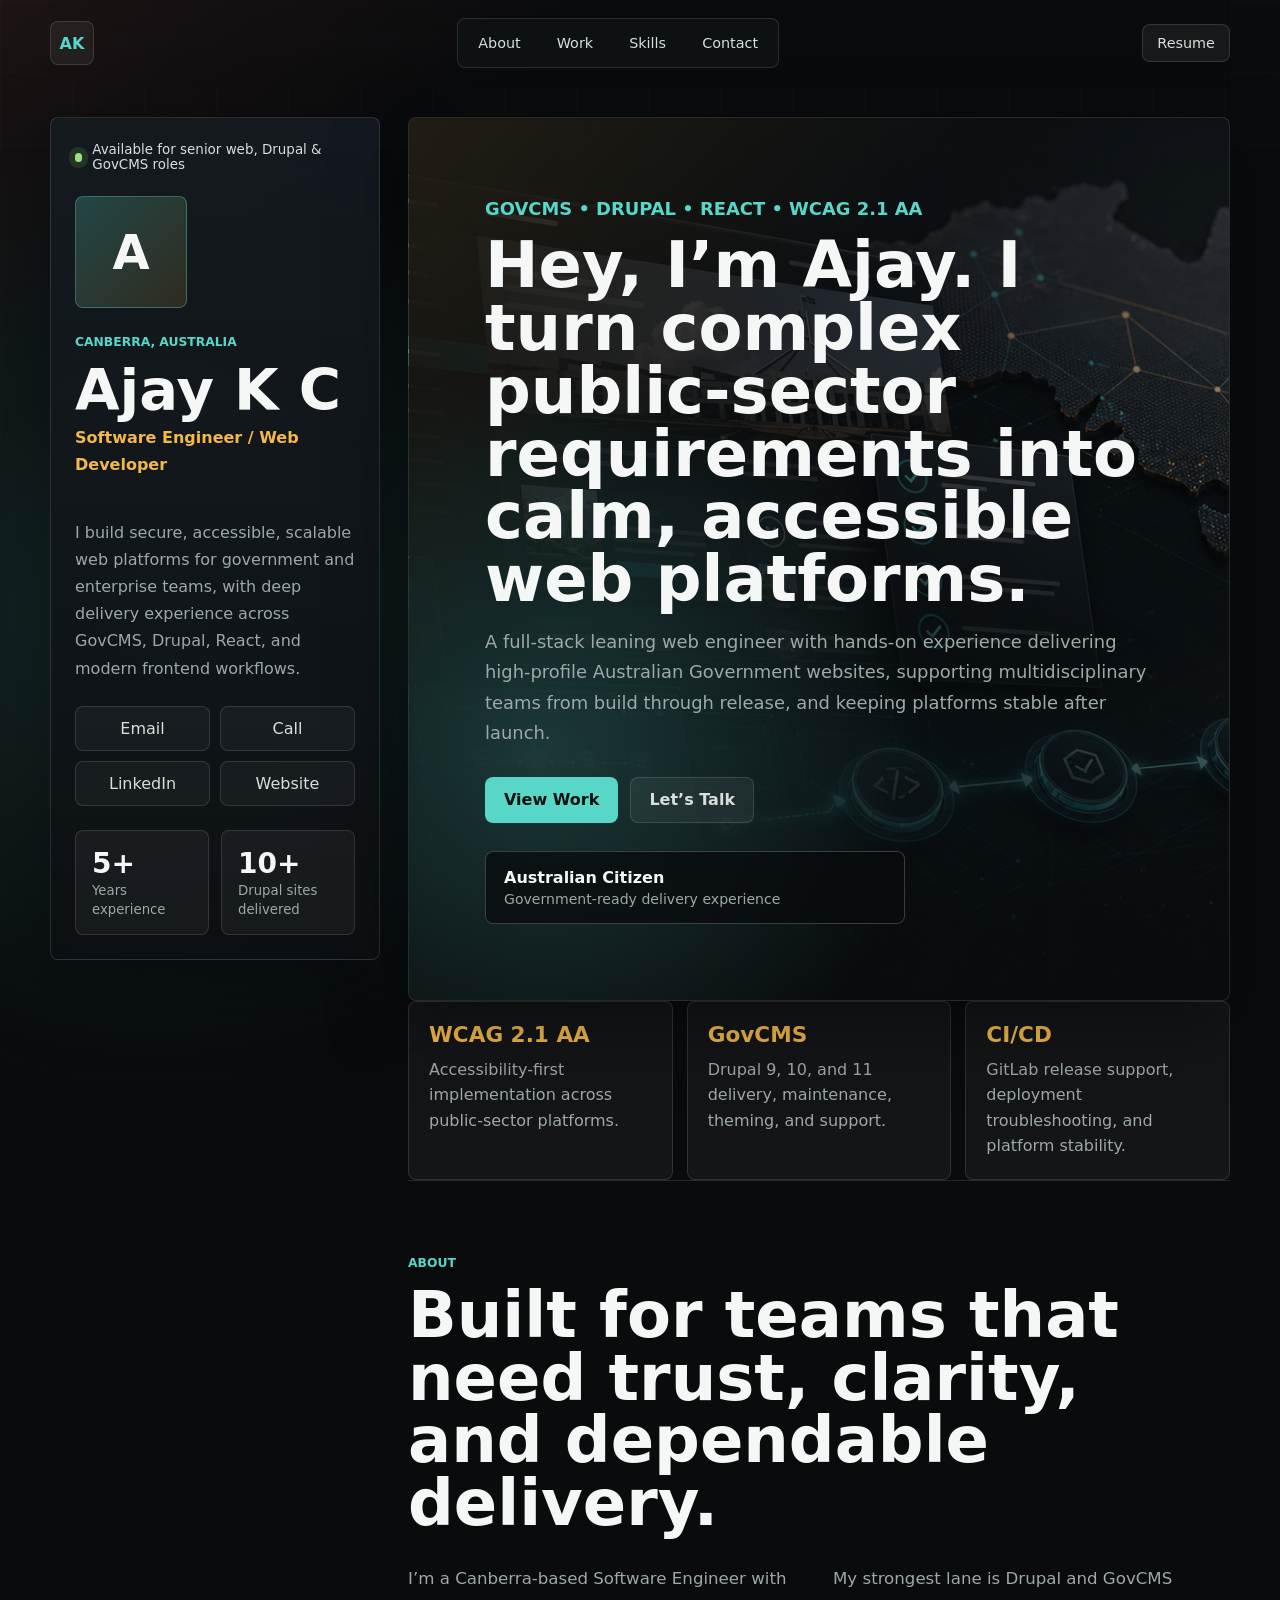
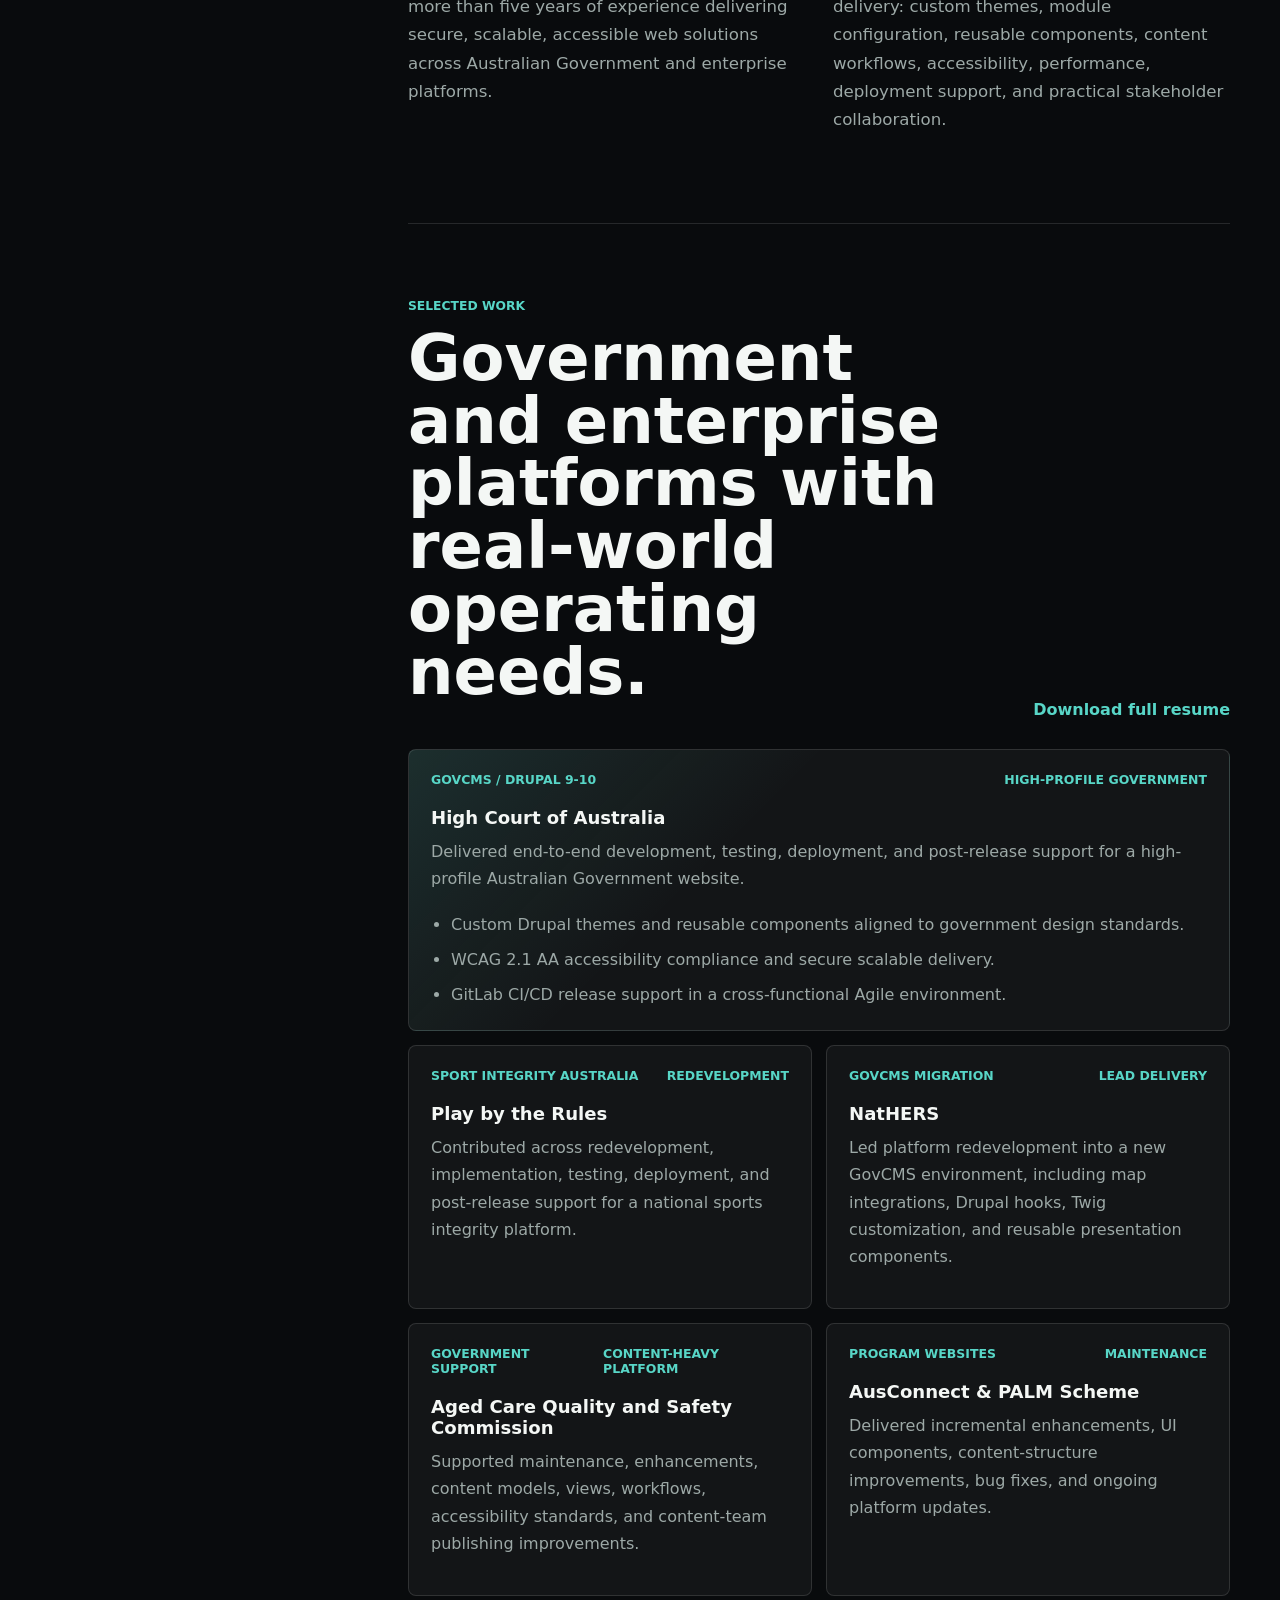
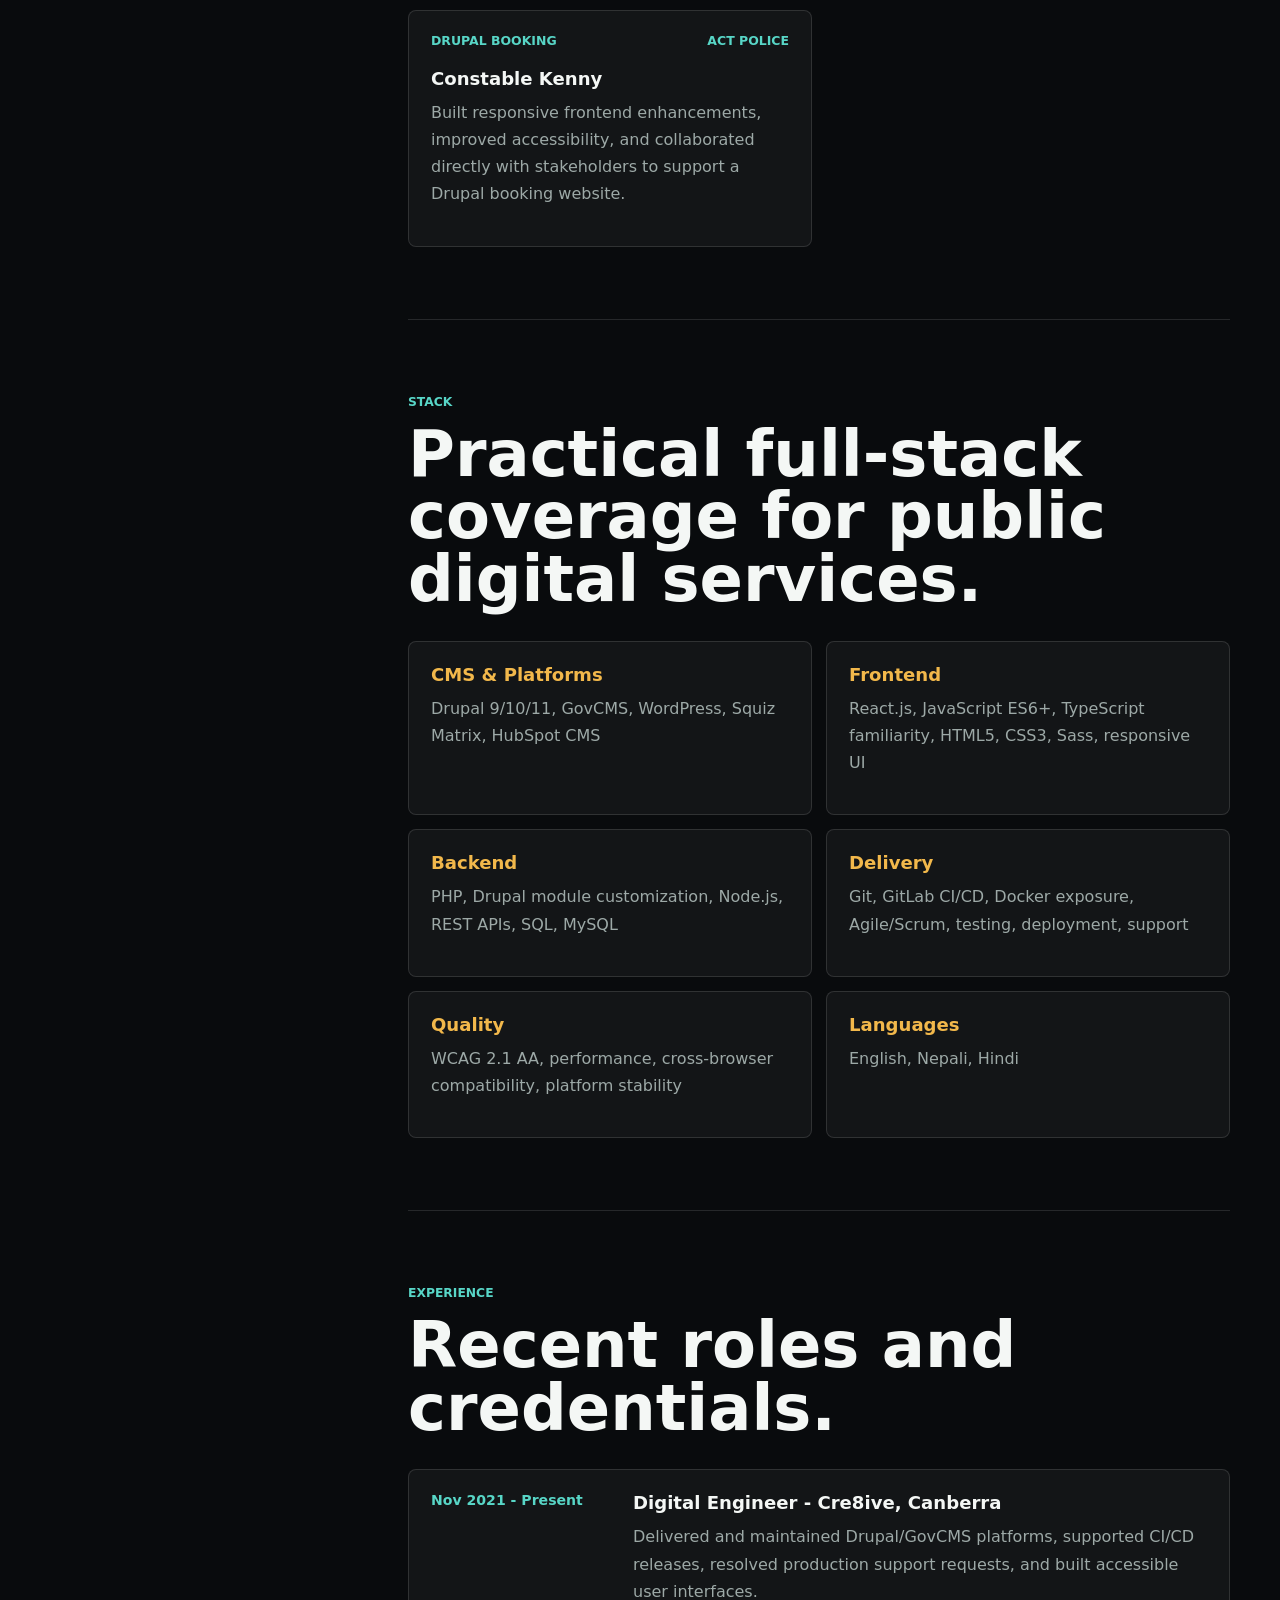
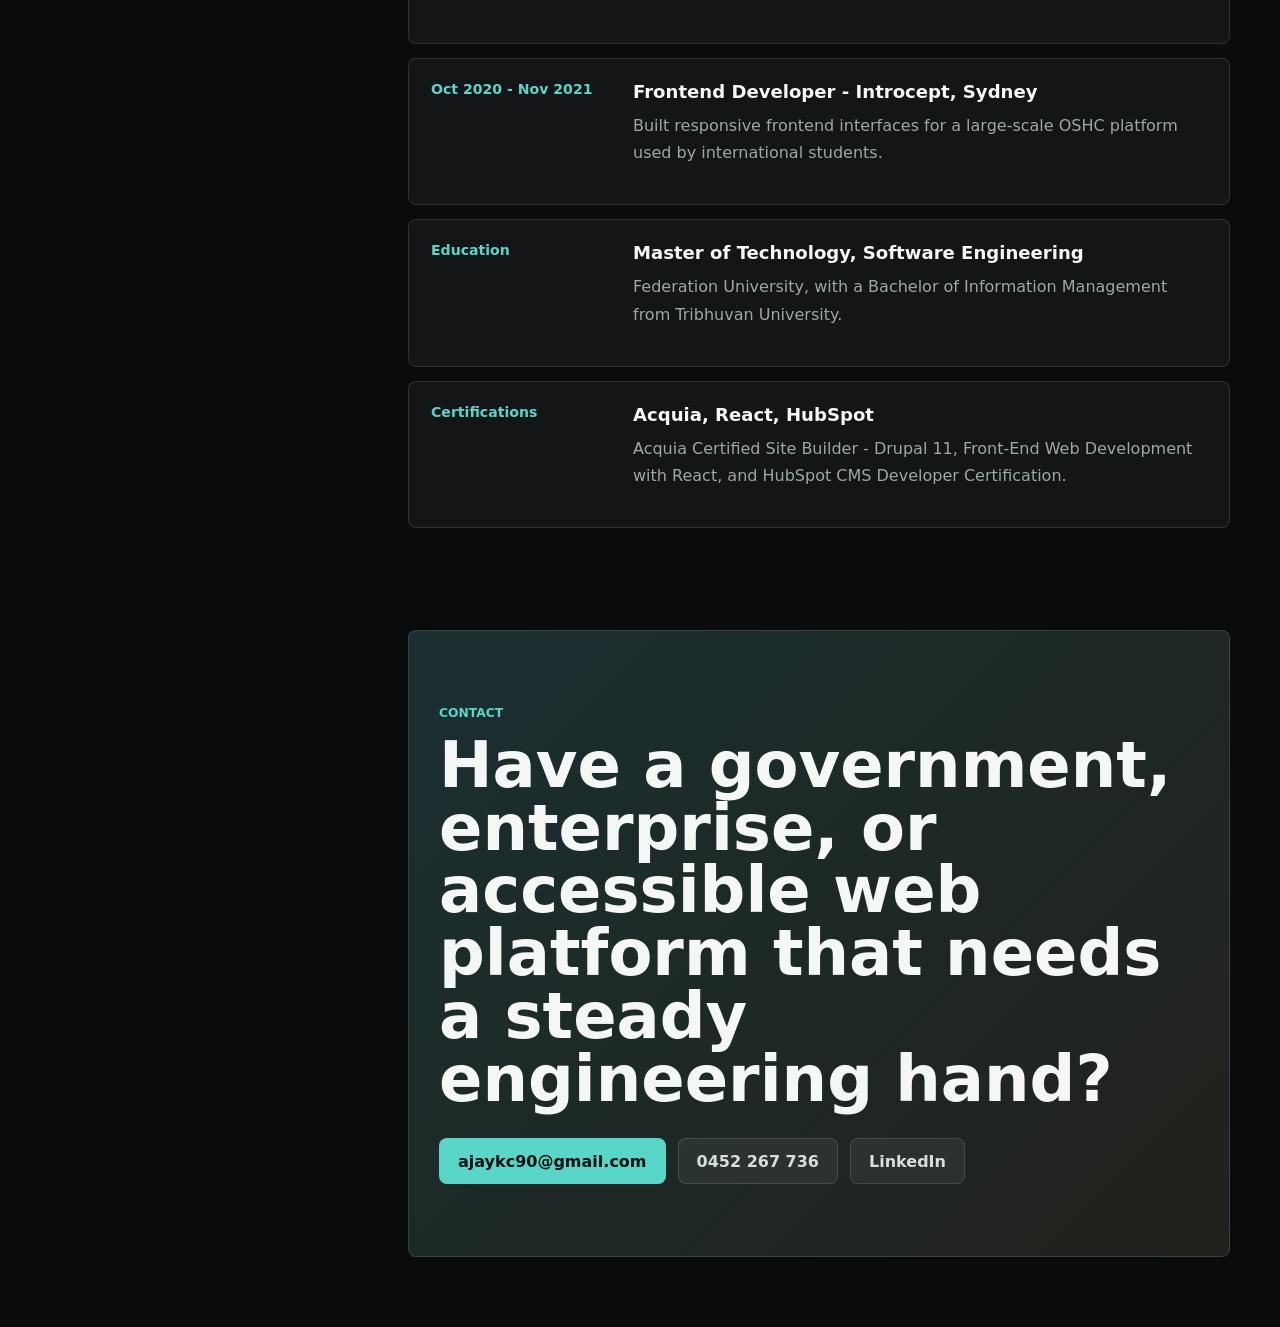
==== index.html @ da29b97a "Build portfolio website" ====
<!DOCTYPE html>
<html lang="en">
  <head>
    <meta charset="UTF-8" />
    <meta name="viewport" content="width=device-width, initial-scale=1.0" />
    <meta
      name="description"
      content="Ajay K C is a Canberra-based Software Engineer and Web Developer specialising in Drupal, GovCMS, React, accessibility, and secure government web platforms."
    />
    <title>Ajay K C | Software Engineer & Web Developer</title>
    <link rel="preload" href="assets/platform-hero.png" as="image" />
    <link rel="stylesheet" href="styles.css" />
  </head>
  <body>
    <div class="cursor-glow" aria-hidden="true"></div>

    <header class="site-header">
      <a class="brand" href="#top" aria-label="Ajay K C home">
        <span>AK</span>
      </a>
      <nav class="nav" aria-label="Primary navigation">
        <a href="#about">About</a>
        <a href="#work">Work</a>
        <a href="#skills">Skills</a>
        <a href="#contact">Contact</a>
      </nav>
      <a class="header-cta" href="assets/Ajay-K-C-Resume.docx" download>Resume</a>
    </header>

    <main id="top" class="page-shell">
      <aside class="profile-card" aria-label="Profile summary">
        <div class="availability">
          <span></span>
          Available for senior web, Drupal & GovCMS roles
        </div>

        <div class="avatar" aria-hidden="true">
          <span>A</span>
        </div>

        <div>
          <p class="eyebrow">Canberra, Australia</p>
          <h1>Ajay K C</h1>
          <p class="role">Software Engineer / Web Developer</p>
        </div>

        <p class="profile-copy">
          I build secure, accessible, scalable web platforms for government and enterprise teams, with deep delivery experience across GovCMS, Drupal, React, and modern frontend workflows.
        </p>

        <div class="profile-links" aria-label="Contact links">
          <a href="mailto:ajaykc90@gmail.com">Email</a>
          <a href="tel:+61452267736">Call</a>
          <a href="https://linkedin.com/in/ajay-kc-71b524113">LinkedIn</a>
          <a href="https://ajaykc.com">Website</a>
        </div>

        <div class="profile-meta">
          <div>
            <strong>5+</strong>
            <span>Years experience</span>
          </div>
          <div>
            <strong>10+</strong>
            <span>Drupal sites delivered</span>
          </div>
        </div>
      </aside>

      <div class="content">
        <section class="hero section-pad" aria-label="Introduction">
          <div class="hero-content">
            <div class="hero-copy">
              <p class="eyebrow">GovCMS • Drupal • React • WCAG 2.1 AA</p>
              <h2>Hey, I’m Ajay. I turn complex public-sector requirements into calm, accessible web platforms.</h2>
              <p>
                A full-stack leaning web engineer with hands-on experience delivering high-profile Australian Government websites, supporting multidisciplinary teams from build through release, and keeping platforms stable after launch.
              </p>
              <div class="hero-actions">
                <a class="button primary" href="#work">View Work</a>
                <a class="button secondary" href="#contact">Let’s Talk</a>
              </div>
            </div>

            <div class="visual-badge">
              <strong>Australian Citizen</strong>
              <span>Government-ready delivery experience</span>
            </div>
          </div>
        </section>

        <section class="metrics" aria-label="Career highlights">
          <article>
            <strong>WCAG 2.1 AA</strong>
            <span>Accessibility-first implementation across public-sector platforms.</span>
          </article>
          <article>
            <strong>GovCMS</strong>
            <span>Drupal 9, 10, and 11 delivery, maintenance, theming, and support.</span>
          </article>
          <article>
            <strong>CI/CD</strong>
            <span>GitLab release support, deployment troubleshooting, and platform stability.</span>
          </article>
        </section>

        <section id="about" class="section section-pad">
          <div class="section-heading">
            <p class="eyebrow">About</p>
            <h2>Built for teams that need trust, clarity, and dependable delivery.</h2>
          </div>
          <div class="two-column">
            <p>
              I’m a Canberra-based Software Engineer with more than five years of experience delivering secure, scalable, accessible web solutions across Australian Government and enterprise platforms.
            </p>
            <p>
              My strongest lane is Drupal and GovCMS delivery: custom themes, module configuration, reusable components, content workflows, accessibility, performance, deployment support, and practical stakeholder collaboration.
            </p>
          </div>
        </section>

        <section id="work" class="section section-pad">
          <div class="section-heading split">
            <div>
              <p class="eyebrow">Selected Work</p>
              <h2>Government and enterprise platforms with real-world operating needs.</h2>
            </div>
            <a class="text-link" href="assets/Ajay-K-C-Resume.docx" download>Download full resume</a>
          </div>

          <div class="project-grid">
            <article class="project-card featured">
              <div class="project-topline">
                <span>GovCMS / Drupal 9-10</span>
                <span>High-profile government</span>
              </div>
              <h3>High Court of Australia</h3>
              <p>
                Delivered end-to-end development, testing, deployment, and post-release support for a high-profile Australian Government website.
              </p>
              <ul>
                <li>Custom Drupal themes and reusable components aligned to government design standards.</li>
                <li>WCAG 2.1 AA accessibility compliance and secure scalable delivery.</li>
                <li>GitLab CI/CD release support in a cross-functional Agile environment.</li>
              </ul>
            </article>

            <article class="project-card">
              <div class="project-topline">
                <span>Sport Integrity Australia</span>
                <span>Redevelopment</span>
              </div>
              <h3>Play by the Rules</h3>
              <p>
                Contributed across redevelopment, implementation, testing, deployment, and post-release support for a national sports integrity platform.
              </p>
            </article>

            <article class="project-card">
              <div class="project-topline">
                <span>GovCMS migration</span>
                <span>Lead delivery</span>
              </div>
              <h3>NatHERS</h3>
              <p>
                Led platform redevelopment into a new GovCMS environment, including map integrations, Drupal hooks, Twig customization, and reusable presentation components.
              </p>
            </article>

            <article class="project-card">
              <div class="project-topline">
                <span>Government support</span>
                <span>Content-heavy platform</span>
              </div>
              <h3>Aged Care Quality and Safety Commission</h3>
              <p>
                Supported maintenance, enhancements, content models, views, workflows, accessibility standards, and content-team publishing improvements.
              </p>
            </article>

            <article class="project-card">
              <div class="project-topline">
                <span>Program websites</span>
                <span>Maintenance</span>
              </div>
              <h3>AusConnect & PALM Scheme</h3>
              <p>
                Delivered incremental enhancements, UI components, content-structure improvements, bug fixes, and ongoing platform updates.
              </p>
            </article>

            <article class="project-card">
              <div class="project-topline">
                <span>Drupal booking</span>
                <span>ACT Police</span>
              </div>
              <h3>Constable Kenny</h3>
              <p>
                Built responsive frontend enhancements, improved accessibility, and collaborated directly with stakeholders to support a Drupal booking website.
              </p>
            </article>
          </div>
        </section>

        <section id="skills" class="section section-pad">
          <div class="section-heading">
            <p class="eyebrow">Stack</p>
            <h2>Practical full-stack coverage for public digital services.</h2>
          </div>
          <div class="skill-board">
            <article>
              <h3>CMS & Platforms</h3>
              <p>Drupal 9/10/11, GovCMS, WordPress, Squiz Matrix, HubSpot CMS</p>
            </article>
            <article>
              <h3>Frontend</h3>
              <p>React.js, JavaScript ES6+, TypeScript familiarity, HTML5, CSS3, Sass, responsive UI</p>
            </article>
            <article>
              <h3>Backend</h3>
              <p>PHP, Drupal module customization, Node.js, REST APIs, SQL, MySQL</p>
            </article>
            <article>
              <h3>Delivery</h3>
              <p>Git, GitLab CI/CD, Docker exposure, Agile/Scrum, testing, deployment, support</p>
            </article>
            <article>
              <h3>Quality</h3>
              <p>WCAG 2.1 AA, performance, cross-browser compatibility, platform stability</p>
            </article>
            <article>
              <h3>Languages</h3>
              <p>English, Nepali, Hindi</p>
            </article>
          </div>
        </section>

        <section class="section section-pad experience">
          <div class="section-heading">
            <p class="eyebrow">Experience</p>
            <h2>Recent roles and credentials.</h2>
          </div>
          <div class="timeline">
            <article>
              <time>Nov 2021 - Present</time>
              <div>
                <h3>Digital Engineer - Cre8ive, Canberra</h3>
                <p>Delivered and maintained Drupal/GovCMS platforms, supported CI/CD releases, resolved production support requests, and built accessible user interfaces.</p>
              </div>
            </article>
            <article>
              <time>Oct 2020 - Nov 2021</time>
              <div>
                <h3>Frontend Developer - Introcept, Sydney</h3>
                <p>Built responsive frontend interfaces for a large-scale OSHC platform used by international students.</p>
              </div>
            </article>
            <article>
              <time>Education</time>
              <div>
                <h3>Master of Technology, Software Engineering</h3>
                <p>Federation University, with a Bachelor of Information Management from Tribhuvan University.</p>
              </div>
            </article>
            <article>
              <time>Certifications</time>
              <div>
                <h3>Acquia, React, HubSpot</h3>
                <p>Acquia Certified Site Builder - Drupal 11, Front-End Web Development with React, and HubSpot CMS Developer Certification.</p>
              </div>
            </article>
          </div>
        </section>

        <section id="contact" class="contact section-pad">
          <p class="eyebrow">Contact</p>
          <h2>Have a government, enterprise, or accessible web platform that needs a steady engineering hand?</h2>
          <div class="contact-actions">
            <a class="button primary" href="mailto:ajaykc90@gmail.com">ajaykc90@gmail.com</a>
            <a class="button secondary" href="tel:+61452267736">0452 267 736</a>
            <a class="button secondary" href="https://linkedin.com/in/ajay-kc-71b524113">LinkedIn</a>
          </div>
        </section>
      </div>
    </main>

    <script src="script.js"></script>
  </body>
</html>
---- styles.css ----
:root {
  color-scheme: dark;
  --bg: #090b0d;
  --surface: #101418;
  --surface-2: #151b20;
  --line: rgba(255, 255, 255, 0.12);
  --text: #f4f7f5;
  --muted: #9da9a7;
  --soft: #d7dfdb;
  --teal: #58d6c7;
  --amber: #f2b84b;
  --coral: #ff7a66;
  --green: #99e37c;
  --shadow: 0 24px 80px rgba(0, 0, 0, 0.36);
  --radius: 8px;
  font-family: Inter, ui-sans-serif, system-ui, -apple-system, BlinkMacSystemFont, "Segoe UI", sans-serif;
}

* {
  box-sizing: border-box;
}

html {
  scroll-behavior: smooth;
}

body {
  margin: 0;
  background:
    radial-gradient(circle at 12% 10%, rgba(88, 214, 199, 0.14), transparent 30rem),
    linear-gradient(145deg, rgba(255, 122, 102, 0.08), transparent 22rem),
    var(--bg);
  color: var(--text);
  min-height: 100vh;
}

body::before {
  content: "";
  position: fixed;
  inset: 0;
  pointer-events: none;
  background-image:
    linear-gradient(rgba(255, 255, 255, 0.025) 1px, transparent 1px),
    linear-gradient(90deg, rgba(255, 255, 255, 0.025) 1px, transparent 1px);
  background-size: 72px 72px;
  mask-image: linear-gradient(to bottom, rgba(0, 0, 0, 0.7), transparent);
}

a {
  color: inherit;
  text-decoration: none;
}

img {
  display: block;
  max-width: 100%;
}

.cursor-glow {
  position: fixed;
  width: 18rem;
  height: 18rem;
  border-radius: 999px;
  pointer-events: none;
  background: radial-gradient(circle, rgba(88, 214, 199, 0.14), transparent 68%);
  translate: -50% -50%;
  opacity: 0;
  z-index: 0;
}

.site-header {
  position: sticky;
  top: 0;
  z-index: 20;
  display: flex;
  align-items: center;
  justify-content: space-between;
  gap: 1rem;
  width: min(1180px, calc(100% - 32px));
  margin: 0 auto;
  padding: 18px 0;
  backdrop-filter: blur(18px);
}

.brand,
.header-cta,
.button,
.profile-links a {
  border: 1px solid var(--line);
  border-radius: var(--radius);
}

.brand {
  display: grid;
  width: 44px;
  height: 44px;
  place-items: center;
  background: rgba(255, 255, 255, 0.06);
  font-weight: 800;
}

.brand span {
  color: var(--teal);
}

.nav {
  display: flex;
  gap: 8px;
  padding: 6px;
  border: 1px solid var(--line);
  border-radius: var(--radius);
  background: rgba(16, 20, 24, 0.7);
}

.nav a,
.header-cta {
  color: var(--soft);
  font-size: 0.9rem;
  padding: 10px 14px;
  transition: color 180ms ease, background 180ms ease, border-color 180ms ease;
}

.nav a:hover,
.header-cta:hover,
.profile-links a:hover {
  color: var(--text);
  border-color: rgba(88, 214, 199, 0.45);
  background: rgba(88, 214, 199, 0.08);
}

.header-cta {
  background: rgba(255, 255, 255, 0.06);
}

.page-shell {
  position: relative;
  z-index: 1;
  display: grid;
  grid-template-columns: 330px minmax(0, 1fr);
  gap: 28px;
  width: min(1180px, calc(100% - 32px));
  margin: 0 auto;
  padding: 30px 0 70px;
}

.profile-card {
  position: sticky;
  top: 96px;
  align-self: start;
  display: grid;
  gap: 24px;
  min-height: calc(100vh - 126px);
  padding: 24px;
  border: 1px solid var(--line);
  border-radius: var(--radius);
  background: linear-gradient(180deg, rgba(21, 27, 32, 0.92), rgba(13, 16, 19, 0.92));
  box-shadow: var(--shadow);
}

.availability {
  display: flex;
  align-items: center;
  gap: 10px;
  color: var(--soft);
  font-size: 0.84rem;
}

.availability span {
  width: 9px;
  height: 9px;
  border-radius: 999px;
  background: var(--green);
  box-shadow: 0 0 0 6px rgba(153, 227, 124, 0.12);
}

.avatar {
  display: grid;
  width: 112px;
  height: 112px;
  place-items: center;
  border: 1px solid rgba(88, 214, 199, 0.34);
  border-radius: var(--radius);
  background:
    linear-gradient(135deg, rgba(88, 214, 199, 0.26), rgba(242, 184, 75, 0.14)),
    var(--surface);
}

.avatar span {
  font-size: 3rem;
  font-weight: 900;
}

.eyebrow {
  margin: 0 0 10px;
  color: var(--teal);
  font-size: 0.77rem;
  font-weight: 800;
  letter-spacing: 0;
  text-transform: uppercase;
}

h1,
h2,
h3,
p {
  margin-top: 0;
}

h1 {
  margin-bottom: 6px;
  font-size: clamp(2.2rem, 5vw, 3.6rem);
  line-height: 0.96;
}

h2 {
  margin-bottom: 16px;
  font-size: clamp(2rem, 5vw, 4.4rem);
  line-height: 0.98;
}

h3 {
  margin-bottom: 10px;
  font-size: 1.13rem;
}

p,
li {
  color: var(--muted);
  line-height: 1.7;
}

.role {
  color: var(--amber);
  font-weight: 700;
}

.profile-copy {
  margin-bottom: 0;
}

.profile-links {
  display: grid;
  grid-template-columns: repeat(2, 1fr);
  gap: 10px;
}

.profile-links a {
  padding: 12px;
  text-align: center;
  color: var(--soft);
  background: rgba(255, 255, 255, 0.04);
}

.profile-meta {
  display: grid;
  grid-template-columns: repeat(2, 1fr);
  gap: 12px;
  margin-top: auto;
}

.profile-meta div,
.metrics article,
.project-card,
.skill-board article,
.timeline article {
  border: 1px solid var(--line);
  border-radius: var(--radius);
  background: rgba(255, 255, 255, 0.045);
}

.profile-meta div {
  padding: 16px;
}

.profile-meta strong {
  display: block;
  font-size: 1.75rem;
}

.profile-meta span {
  color: var(--muted);
  font-size: 0.83rem;
}

.content {
  min-width: 0;
}

.section-pad {
  padding: 72px 0;
}

.hero {
  position: relative;
  display: flex;
  align-items: end;
  min-height: calc(100vh - 112px);
  overflow: hidden;
  padding: clamp(42px, 7vw, 76px);
  border: 1px solid var(--line);
  border-radius: var(--radius);
  background:
    linear-gradient(90deg, rgba(9, 11, 13, 0.94) 0%, rgba(9, 11, 13, 0.76) 42%, rgba(9, 11, 13, 0.34) 100%),
    linear-gradient(0deg, rgba(9, 11, 13, 0.86) 0%, rgba(9, 11, 13, 0.12) 58%),
    url("assets/platform-hero.png") center / cover no-repeat;
  box-shadow: var(--shadow);
}

.hero::before {
  content: "";
  position: absolute;
  inset: 0;
  pointer-events: none;
  background:
    radial-gradient(circle at 16% 72%, rgba(88, 214, 199, 0.22), transparent 24rem),
    linear-gradient(135deg, rgba(242, 184, 75, 0.1), transparent 26rem);
}

.hero-content {
  position: relative;
  z-index: 1;
  display: block;
  width: 100%;
}

.hero-copy p {
  max-width: 900px;
  font-size: 1.12rem;
}

.hero-copy h2 {
  max-width: 1040px;
}

.hero-actions,
.contact-actions {
  display: flex;
  flex-wrap: wrap;
  gap: 12px;
  margin-top: 28px;
}

.button {
  display: inline-flex;
  align-items: center;
  justify-content: center;
  min-height: 46px;
  padding: 12px 18px;
  font-weight: 800;
  transition: transform 180ms ease, border-color 180ms ease, background 180ms ease;
}

.button:hover {
  transform: translateY(-2px);
}

.button.primary {
  color: #06100f;
  border-color: transparent;
  background: var(--teal);
}

.button.secondary {
  color: var(--soft);
  background: rgba(255, 255, 255, 0.06);
}

.visual-badge {
  display: block;
  width: min(420px, 100%);
  margin-top: 28px;
  padding: 16px 18px;
  border: 1px solid rgba(255, 255, 255, 0.2);
  border-radius: var(--radius);
  background: rgba(9, 11, 13, 0.72);
  backdrop-filter: blur(16px);
}

.visual-badge strong,
.visual-badge span {
  display: block;
}

.visual-badge span {
  margin-top: 4px;
  color: var(--muted);
  font-size: 0.88rem;
}

.metrics {
  display: grid;
  grid-template-columns: repeat(3, 1fr);
  gap: 14px;
}

.metrics article {
  padding: 20px;
}

.metrics strong {
  display: block;
  margin-bottom: 10px;
  color: var(--amber);
  font-size: 1.35rem;
}

.metrics span {
  color: var(--muted);
  line-height: 1.6;
}

.section {
  border-top: 1px solid var(--line);
}

.section-heading {
  max-width: 850px;
  margin-bottom: 30px;
}

.section-heading.split {
  display: flex;
  align-items: end;
  justify-content: space-between;
  gap: 24px;
  max-width: none;
}

.text-link {
  flex: 0 0 auto;
  color: var(--teal);
  font-weight: 800;
}

.two-column {
  display: grid;
  grid-template-columns: repeat(2, minmax(0, 1fr));
  gap: 28px;
}

.two-column p {
  font-size: 1.04rem;
}

.project-grid,
.skill-board {
  display: grid;
  grid-template-columns: repeat(2, minmax(0, 1fr));
  gap: 14px;
}

.project-card,
.skill-board article,
.timeline article {
  padding: 22px;
}

.project-card.featured {
  grid-column: 1 / -1;
  background:
    linear-gradient(135deg, rgba(88, 214, 199, 0.13), transparent 38%),
    rgba(255, 255, 255, 0.045);
}

.project-topline {
  display: flex;
  justify-content: space-between;
  gap: 12px;
  margin-bottom: 20px;
  color: var(--teal);
  font-size: 0.78rem;
  font-weight: 800;
  text-transform: uppercase;
}

.project-card ul {
  display: grid;
  gap: 8px;
  margin: 18px 0 0;
  padding-left: 20px;
}

.skill-board h3 {
  color: var(--amber);
}

.timeline {
  display: grid;
  gap: 14px;
}

.timeline article {
  display: grid;
  grid-template-columns: 180px 1fr;
  gap: 22px;
}

time {
  color: var(--teal);
  font-size: 0.88rem;
  font-weight: 800;
}

.contact {
  margin-top: 30px;
  padding-right: 30px;
  padding-left: 30px;
  border: 1px solid var(--line);
  border-radius: var(--radius);
  background:
    linear-gradient(135deg, rgba(88, 214, 199, 0.14), rgba(242, 184, 75, 0.08)),
    var(--surface);
}

.contact h2 {
  max-width: 940px;
}

@media (max-width: 980px) {
  .site-header {
    align-items: stretch;
  }

  .nav {
    display: none;
  }

  .page-shell {
    grid-template-columns: 1fr;
  }

  .profile-card {
    position: relative;
    top: auto;
    min-height: auto;
  }

  .hero {
    min-height: auto;
    padding: 42px 28px;
  }

  .metrics,
  .two-column,
  .project-grid,
  .skill-board {
    grid-template-columns: 1fr;
  }

  .timeline article {
    grid-template-columns: 1fr;
  }
}

@media (max-width: 620px) {
  .site-header,
  .page-shell {
    width: min(100% - 22px, 1180px);
  }

  .header-cta {
    padding: 10px 12px;
  }

  .section-pad {
    padding: 52px 0;
  }

  .profile-links,
  .profile-meta {
    grid-template-columns: 1fr;
  }

  .section-heading.split {
    align-items: start;
    flex-direction: column;
  }

  .project-topline {
    flex-direction: column;
    gap: 4px;
  }

  .contact {
    padding-right: 18px;
    padding-left: 18px;
  }
}
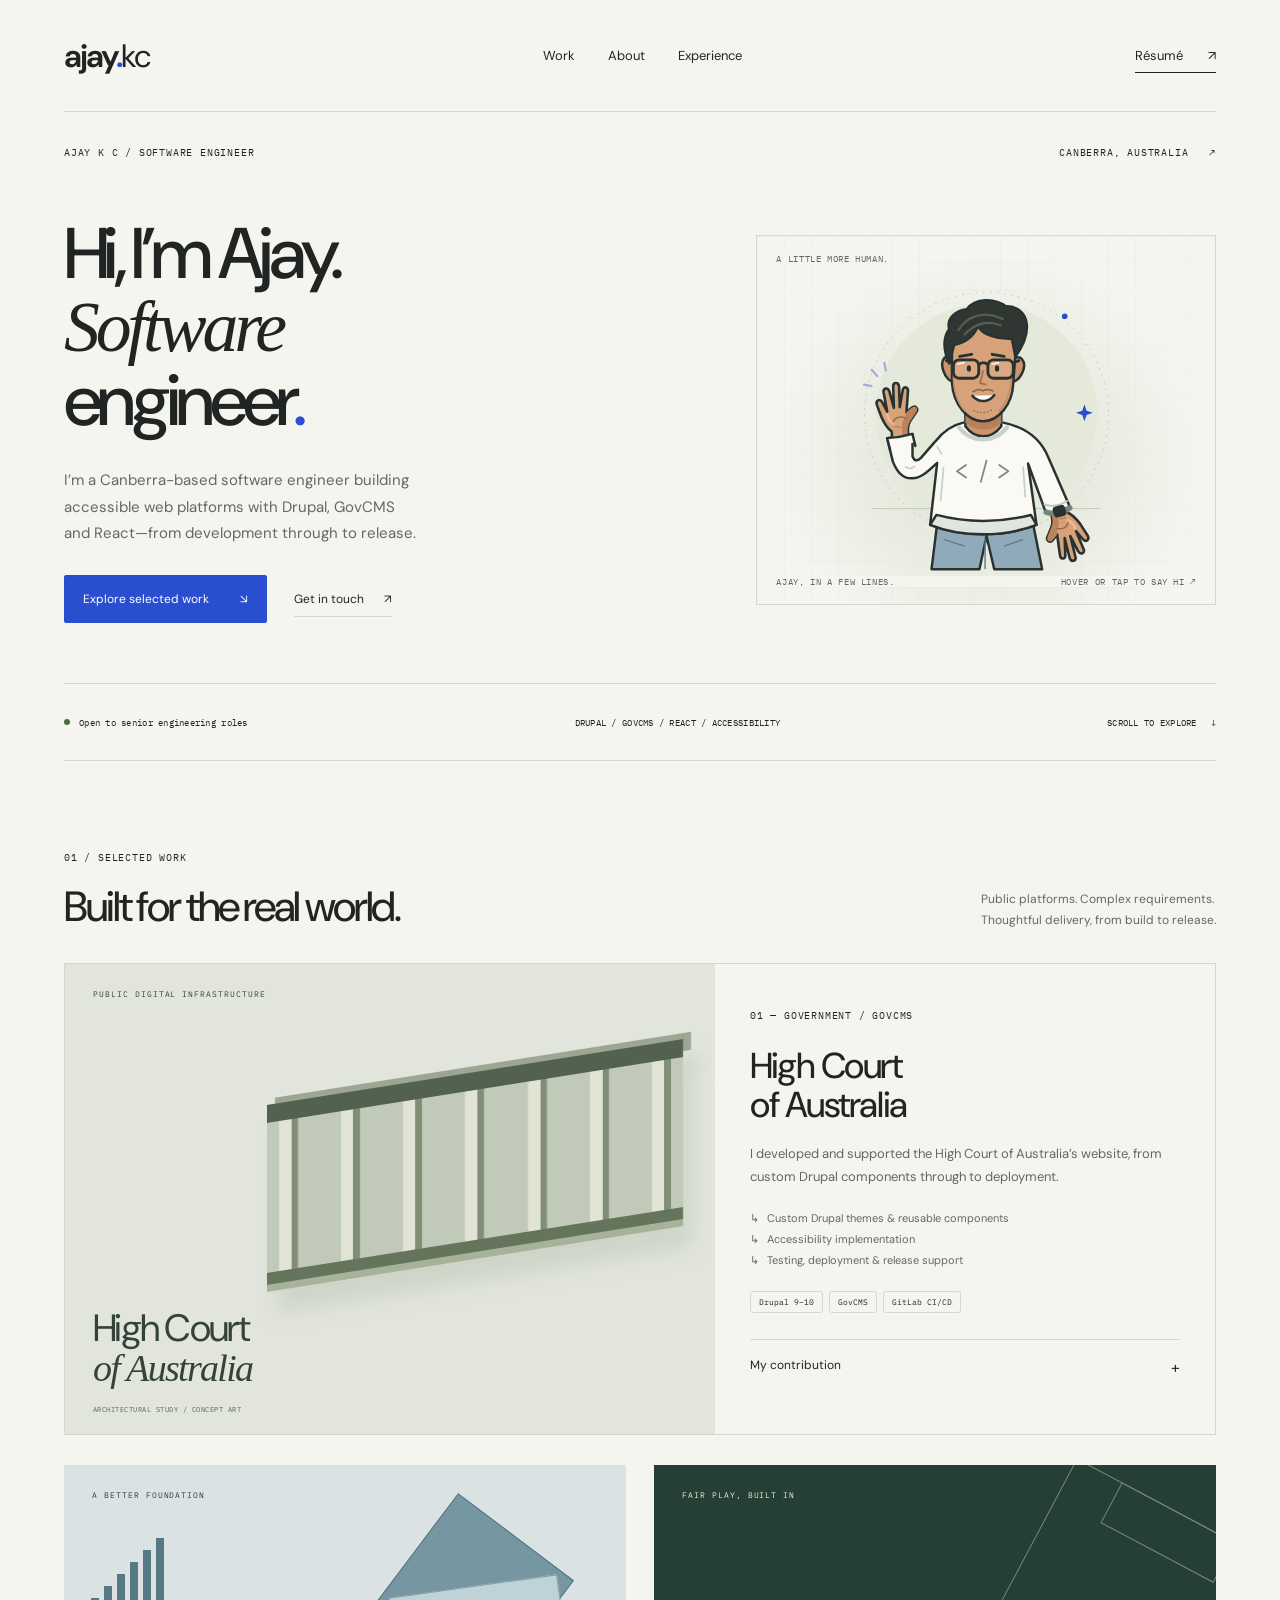
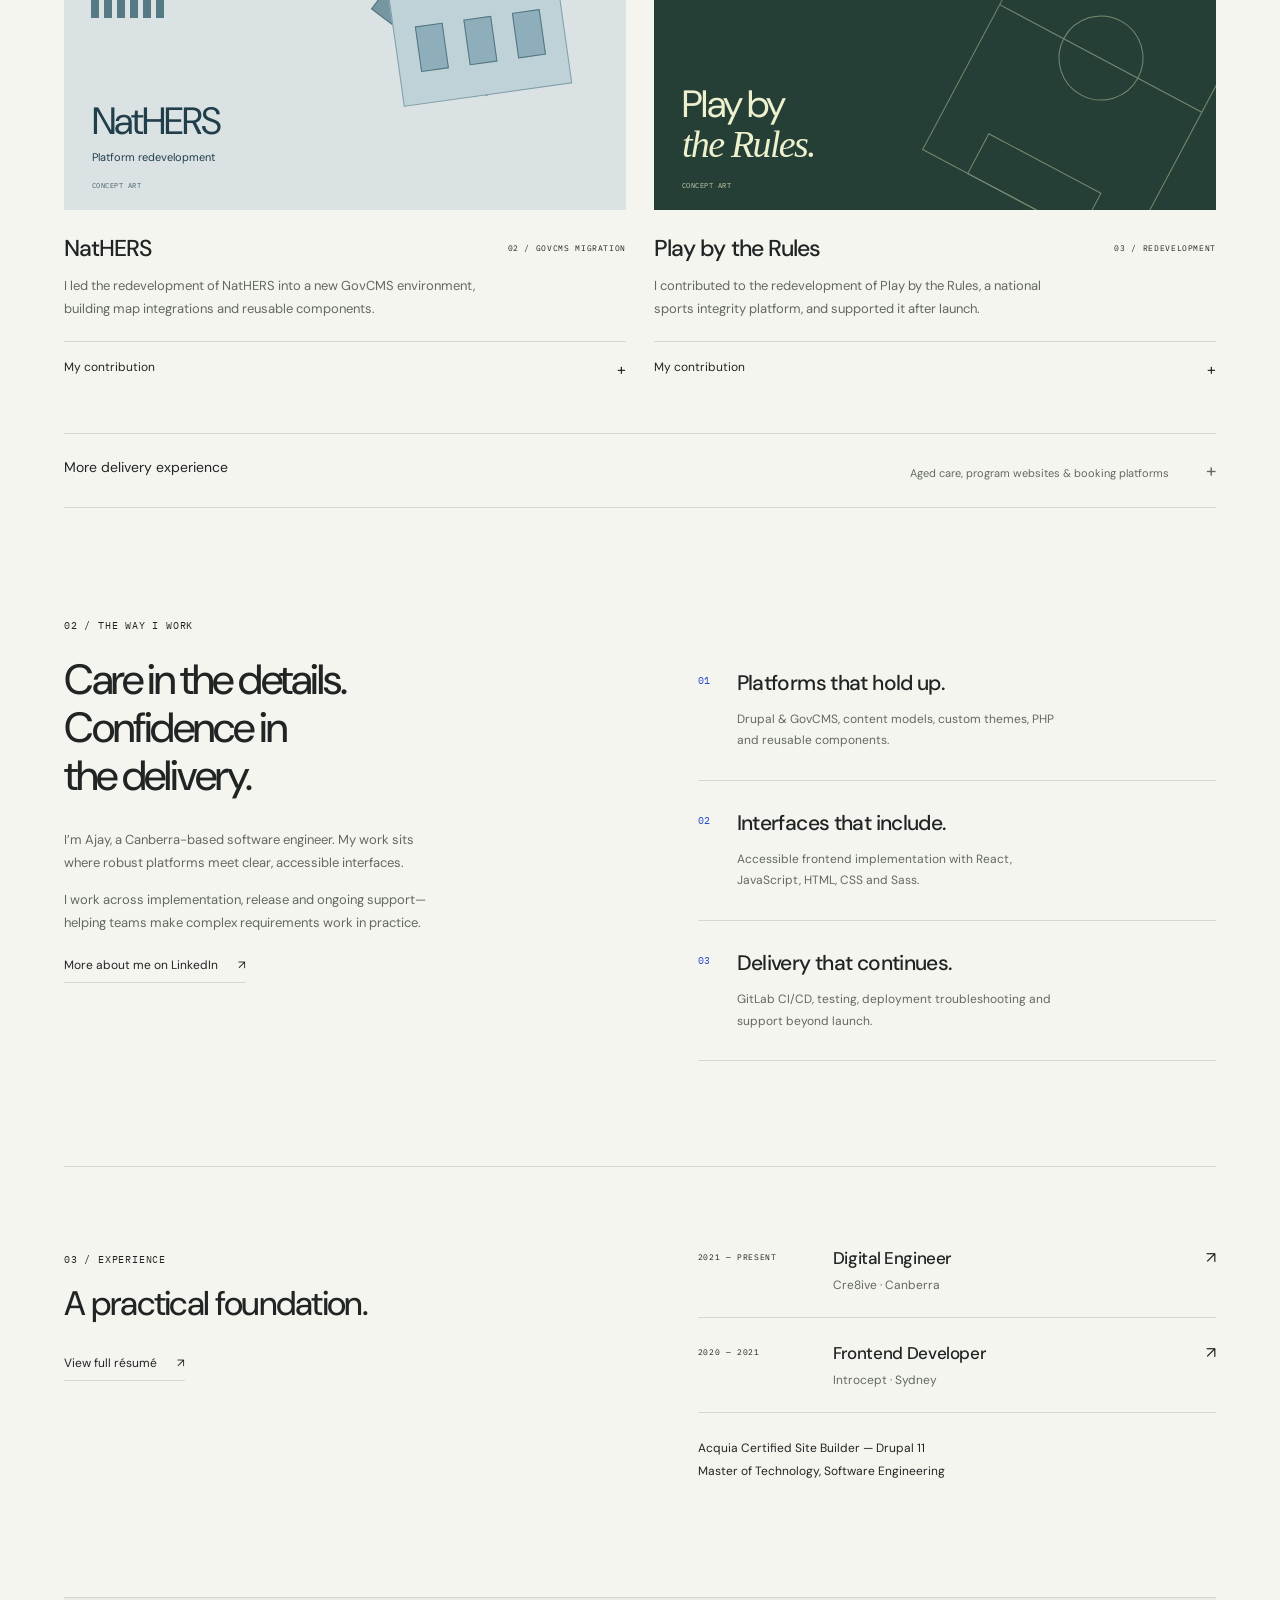
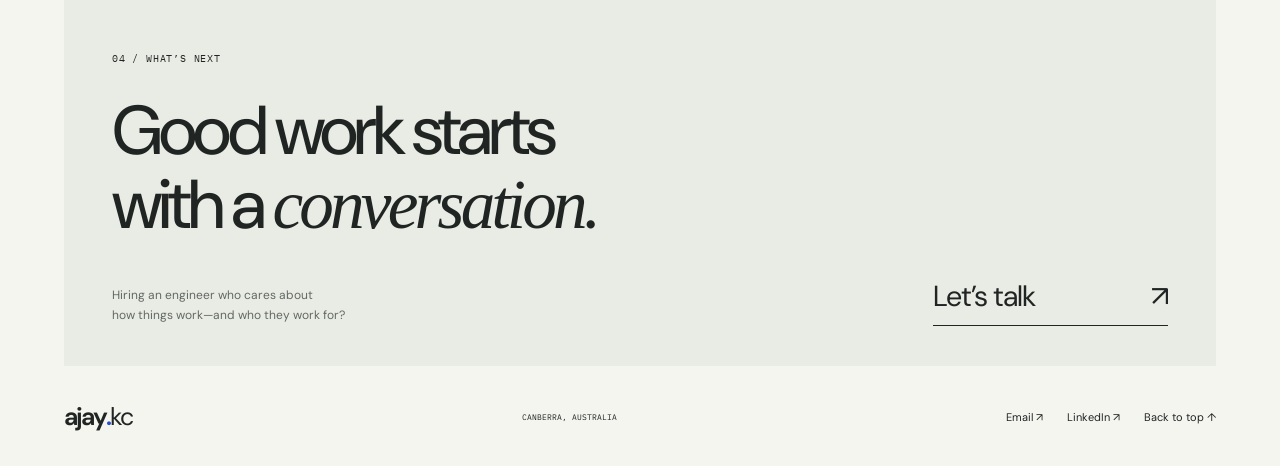
==== commit f2718ddb: "Publish accessible editorial portfolio redesign" ====
--- a/index.html
+++ b/index.html
@@ -1,289 +1,132 @@
-<!DOCTYPE html>
-<html lang="en">
-  <head>
-    <meta charset="UTF-8" />
-    <meta name="viewport" content="width=device-width, initial-scale=1.0" />
-    <meta
-      name="description"
-      content="Ajay K C is a Canberra-based Software Engineer and Web Developer specialising in Drupal, GovCMS, React, accessibility, and secure government web platforms."
-    />
-    <title>Ajay K C | Software Engineer & Web Developer</title>
-    <link rel="preload" href="assets/platform-hero.png" as="image" />
-    <link rel="stylesheet" href="styles.css" />
-  </head>
-  <body>
-    <div class="cursor-glow" aria-hidden="true"></div>
-
+<!doctype html>
+<html lang="en-AU">
+<head>
+  <meta charset="utf-8"><meta name="viewport" content="width=device-width,initial-scale=1">
+  <meta name="description" content="Ajay K C is a Canberra-based software engineer building accessible web platforms with Drupal, GovCMS and React. Explore selected work and experience.">
+  <title>Ajay K C — Software Engineer</title>
+  <link rel="canonical" href="https://www.ajaykc.com/">
+  <meta property="og:title" content="Ajay K C — Software Engineer">
+  <meta property="og:description" content="Accessible web platforms. Drupal, GovCMS and React. Selected work by Canberra-based software engineer Ajay K C.">
+  <meta property="og:type" content="website">
+  <meta property="og:url" content="https://www.ajaykc.com/">
+  <link rel="stylesheet" href="styles.css">
+</head>
+<body data-theme="editorial">
+  <a class="skip" href="#main">Skip to content</a>
+  <div class="site-shell">
     <header class="site-header">
-      <a class="brand" href="#top" aria-label="Ajay K C home">
-        <span>AK</span>
-      </a>
-      <nav class="nav" aria-label="Primary navigation">
-        <a href="#about">About</a>
-        <a href="#work">Work</a>
-        <a href="#skills">Skills</a>
-        <a href="#contact">Contact</a>
-      </nav>
-      <a class="header-cta" href="assets/Ajay-K-C-Resume.docx" download>Resume</a>
+      <a class="wordmark" href="#top" aria-label="Ajay K C home">ajay<span class="wordmark-dot">.</span><span class="wordmark-kc">kc</span></a>
+      <nav aria-label="Main navigation"><a href="#work">Work</a><a href="#about">About</a><a href="#experience">Experience</a></nav>
+      <a class="resume" href="https://www.ajaykc.com/assets/Ajay-K-C-Resume.docx">Résumé <span aria-hidden="true">↗</span><span class="sr-only"> (Word document)</span></a>
     </header>
-
-    <main id="top" class="page-shell">
-      <aside class="profile-card" aria-label="Profile summary">
-        <div class="availability">
-          <span></span>
-          Available for senior web, Drupal & GovCMS roles
+    <main id="main" tabindex="-1">
+      <section class="hero" id="top" aria-labelledby="intro-title">
+        <div class="hero-topline"><span class="eyebrow">AJAY K C / SOFTWARE ENGINEER</span><span class="location">CANBERRA, AUSTRALIA <span aria-hidden="true">↗</span></span></div>
+        <div class="hero-grid">
+          <div class="hero-copy"><h1 id="intro-title">Hi, I’m Ajay.<br><span>Software</span><br>engineer<span class="accent">.</span></h1>
+            <p class="intro">I’m a Canberra-based software engineer building<br class="desktop-break"> accessible web platforms with Drupal, GovCMS<br class="desktop-break"> and React—from development through to release.</p>
+            <div class="hero-actions"><a class="primary" href="#work">Explore selected work <span aria-hidden="true">↘</span></a><a class="text-link" href="mailto:ajaykc90@gmail.com">Get in touch <span aria-hidden="true">↗</span></a></div>
+          </div>
+          <button class="hero-art portrait-button" type="button" aria-label="Hover or tap to say hi — wave with Ajay" aria-describedby="portrait-help">
+            <span class="art-coordinate coordinate-top" aria-hidden="true">A LITTLE MORE HUMAN.</span>
+            <span class="portrait-greeting" aria-hidden="true">Hi!</span>
+            <svg aria-hidden="true" class="ajay-portrait" xmlns="http://www.w3.org/2000/svg" viewBox="0 0 480 440" fill="none">
+  <title>Ajay waving hello</title>
+  <desc>A classic cartoon portrait with swept dark hair, black glasses, a white sweatshirt and his right hand raised in a wave.</desc>
+  <style>
+    .wave-arm{transform-origin:119px 246px}
+    svg:hover .wave-arm{animation:hello-wave .85s ease-in-out 3}
+    @keyframes hello-wave{0%,100%{transform:rotate(0)}25%{transform:rotate(5deg)}65%{transform:rotate(-5deg)}}
+    @media(prefers-reduced-motion:reduce){.wave-arm{animation:none!important}}
+  </style>
+  <defs>
+    <g id="ajay-hand">
+      <path d="M108 252 L107 238 C99 232 96 225 93 218 L87 202 C85 196 91 193 94 198 L101 211 L96 185 C95 179 102 178 104 184 L110 206 L109 177 C109 171 116 171 117 177 L118 205 L122 182 C123 176 130 178 129 184 L127 212 L134 206 C139 202 144 207 140 212 L132 224 C128 230 128 237 130 251 Z" fill="#d7a17a"/>
+      <path d="M127 212 L134 206 C139 202 144 207 140 212 L132 224 C128 230 128 237 130 251 L122 252 C123 239 119 235 122 225 C124 220 127 217 127 212Z" fill="#bc825a" stroke="none"/>
+      <path d="M101 215 C102 221 105 225 109 227" stroke="#e9b991" stroke-width="4"/>
+      <path d="M109 225 C112 218 119 217 126 220" stroke="#9e6949" stroke-width="2"/>
+      <path d="M111 232 Q116 230 119 233" stroke="#b47b55" stroke-width="1.5"/>
+    </g>
+    <clipPath id="right-wrist-sleeve-clip" clipPathUnits="userSpaceOnUse">
+      <path d="M45 80 H185 V236 L136 244 Q119 249 100 250 L45 260 Z"/>
+    </clipPath>
+  </defs>
+  <circle cx="241" cy="216" r="157" fill="#e4e9d9"/>
+  <circle cx="241" cy="216" r="173" stroke="#a6b29a" stroke-dasharray="2 8"/>
+  <path d="M78 350h324" stroke="#b6c0ab"/>
+  <g stroke="#283331" stroke-width="3.5" stroke-linecap="round" stroke-linejoin="round">
+    <path d="m171 371-8 65h68l10-47 11 47h68l-13-65" fill="#91aabb"/>
+    <path d="M239 392v43M181 394l28 9M292 394l-25 9" stroke="#5c798a" stroke-width="2"/>
+    <!-- Both hands reuse identical geometry and the same uniform scale. -->
+    <use href="#ajay-hand" transform="translate(342 350) rotate(168) scale(1.05) translate(-119 -246)"/>
+    <path d="M208 228 C190 232 179 241 168 255 L148 278 Q140 286 136 276 L136 244 L100 250 L108 283 C115 301 124 308 136 307 C147 307 156 299 171 285 L161 373 C206 391 265 391 312 373 L300 286 L325 355 Q342 361 360 349 L329 278 C317 248 294 234 265 228" fill="#faf9f3"/>
+    <path d="M323 344 Q339 350 356 339" stroke="#b9c5be" stroke-width="2.5"/>
+    <path d="M326 355 Q342 361 359 349" stroke="#72847b" stroke-width="8"/>
+    <rect x="335" y="349" width="16" height="14" rx="4" transform="rotate(-15 335 349)" fill="#283331" stroke-width="2"/>
+    <path d="M126 291q7 4 13-1M171 262l6 10" stroke="#c7d0cb" stroke-width="2.5"/>
+    <path d="M170 359c42 11 90 11 134 0l8 14c-47 18-106 18-151 0z" fill="#e0e5e2"/>
+    <path d="m180 292-4 46m117-47 3 42" stroke="#c7d0cb" stroke-width="2.5"/>
+    <path d="M211 206v27c13 18 36 20 51 0v-29" fill="#cc946c"/>
+    <path d="M211 216c16 11 33 11 51 0v13c-16 13-35 11-51-1" fill="#b78059" stroke="none"/>
+    <path d="M202 235c17 22 49 23 68 0" stroke="#c7d0cb" stroke-width="6"/>
+    <path d="M196 139c-12-13-22 0-16 16 3 10 10 16 17 15m79-30c13-12 23 1 16 17-4 9-10 13-16 13" fill="#cc946c"/>
+    <path d="M192 118c0-36 90-42 91 0l-4 54c-1 30-21 54-43 54s-42-24-44-54z" fill="#d7a17a"/>
+    <path d="M194 156c-1 21 4 44 17 56m65-57c1 22-5 43-17 56" stroke="#c48b64" stroke-width="2"/>
+    <path d="M188 144c-8-18-9-36 0-49-4-15 9-26 25-28 12-17 40-16 56-4 15-1 28 10 29 25 2 13-5 31-16 47l-5-26c-21 1-42-6-48-18-7 17-20 24-34 27z" fill="#303733"/>
+    <path d="M201 97c14-24 40-27 63-16m-54 22c15-17 35-20 51-13" stroke="#566050" stroke-width="3"/>
+    <path d="m203 134 17-3m29 0 17 3" stroke-width="4"/>
+    <rect x="194" y="139" width="36" height="26" rx="8" fill="#ffffff15" stroke-width="4"/>
+    <rect x="243" y="139" width="36" height="26" rx="8" fill="#ffffff15" stroke-width="4"/>
+    <path d="M230 146c4-4 9-4 13 0m-49-3-10-3m95 3 8-3" stroke-width="4"/>
+    <path d="m200 145 9-2m40 2 9-2" stroke="#fff" stroke-width="2"/>
+    <ellipse cx="216" cy="151" rx="3" ry="4.5" fill="#283331" stroke="none"/>
+    <ellipse cx="256" cy="151" rx="3" ry="4.5" fill="#283331" stroke="none"/>
+    <path d="m236 155-4 17 8 2" stroke="#a66e4b" stroke-width="2.5"/>
+    <path d="M221 190c9 10 22 10 31-1" fill="#fff"/>
+    <path d="M222 184c7-4 10-4 14-1 4-3 8-3 14 0" stroke="#805e46" stroke-width="2"/>
+    <path d="M223 211c9 4 17 4 25-1" stroke="#9a6d50" stroke-width="2" stroke-dasharray="1 4"/>
+    <!-- Animate only the hand around its wrist; keep the shoulder and sleeve connected. -->
+    <g clip-path="url(#right-wrist-sleeve-clip)">
+    <g class="wave-arm">
+    <use href="#ajay-hand" transform="translate(119 249) scale(1.05) translate(-119 -246)"/>
+    </g>
+    </g>
+    <!-- Shirt-coloured overlap masks the wrist's lower edge without a detached cuff box. -->
+    <path d="M99 250 Q119 249 137 244 L139 256 Q121 262 103 263Z" fill="#faf9f3" stroke="none"/>
+    <path d="M100 250 Q119 249 136 244 M100 250 L104 266 M136 244 L140 261" stroke="#283331" stroke-width="3.5"/>
+    <path d="m212 288-13 9 13 9m47-18 13 9-13 9m-18-24-8 30" stroke="#7b8c83" stroke-width="2.5"/>
+  </g>
+  <g class="hello-spark" transform="translate(480 0) scale(-1 1)" stroke="#294ed0" stroke-width="3" stroke-linecap="round">
+    <path d="m394 162 8-9m-20 1 2-11m18 33 11-2"/>
+  </g>
+  <g fill="#294ed0"><path d="m380 202 3 9 9 3-9 3-3 9-3-9-9-3 9-3z"/><circle cx="352" cy="77" r="4"/></g>
+</svg>
+            <span class="art-footer"><span aria-hidden="true">AJAY, IN A FEW LINES.</span><span>HOVER OR TAP TO SAY HI ↗</span></span>
+          </button>
+          <span id="portrait-help" class="sr-only">Press Enter or Space to wave. Press Escape to hide the greeting. Animation respects your reduced-motion preference.</span>
         </div>
-
-        <div class="avatar" aria-hidden="true">
-          <span>A</span>
+        <div class="hero-bottom"><span class="availability"><i></i> Open to senior engineering roles</span><span>DRUPAL / GOVCMS / REACT / ACCESSIBILITY</span><a href="#work" aria-label="Scroll to selected work">SCROLL TO EXPLORE <span aria-hidden="true">↓</span></a></div>
+      </section>
+      <section class="work-section" id="work" aria-labelledby="work-title">
+        <div class="section-heading"><div><span class="eyebrow">01 / SELECTED WORK</span><h2 id="work-title">Built for the real world.</h2></div><p>Public platforms. Complex requirements.<br>Thoughtful delivery, from build to release.</p></div>
+        <article class="featured-project">
+          <div class="project-visual court-art" role="img" aria-label="Abstract architectural study for the High Court project; not a screenshot of the delivered website">
+            <span class="visual-kicker">PUBLIC DIGITAL INFRASTRUCTURE</span><div class="court-structure"><div class="court-roof"></div><div class="court-columns"><i></i><i></i><i></i><i></i><i></i><i></i><i></i></div><div class="court-base"></div></div><div class="visual-title">High Court<br><em>of Australia</em></div><span class="visual-caption">ARCHITECTURAL STUDY / CONCEPT ART</span>
+          </div>
+          <div class="project-copy"><span class="eyebrow">01 — GOVERNMENT / GOVCMS</span><h3>High Court<br>of Australia</h3><p>I developed and supported the High Court of Australia’s website, from custom Drupal components through to deployment.</p><ul class="contributions"><li>Custom Drupal themes & reusable components</li><li>Accessibility implementation</li><li>Testing, deployment & release support</li></ul><div class="tags"><span>Drupal 9–10</span><span>GovCMS</span><span>GitLab CI/CD</span></div><details><summary>My contribution <span aria-hidden="true">+</span></summary><div class="detail-body">I built custom Drupal themes and reusable components aligned with government design standards. Working within a cross-functional Agile team, I implemented accessibility requirements, tested releases, supported GitLab CI/CD deployments and maintained the platform after launch.</div></details></div>
+        </article>
+        <div class="project-pair">
+          <article class="small-project"><div class="project-visual nathers-art" role="img" aria-label="Abstract house and energy rating illustration for NatHERS; not a delivered interface"><span class="visual-kicker">A BETTER FOUNDATION</span><div class="house"><div class="house-roof"></div><div class="house-body"><i></i><i></i><i></i></div></div><div class="rating-bars"><i></i><i></i><i></i><i></i><i></i><i></i></div><div class="visual-title">NatHERS<span>Platform redevelopment</span></div><span class="visual-caption">CONCEPT ART</span></div><div class="small-project-heading"><h3>NatHERS</h3><span class="eyebrow">02 / GOVCMS MIGRATION</span></div><p>I led the redevelopment of NatHERS into a new GovCMS environment, building map integrations and reusable components.</p><details><summary>My contribution <span aria-hidden="true">+</span></summary><div class="detail-body">I used Drupal hooks and Twig templates to customise the platform, integrated maps and built reusable presentation components as part of the GovCMS redevelopment.</div></details></article>
+          <article class="small-project"><div class="project-visual sport-art" role="img" aria-label="Abstract playing field illustration for Play by the Rules; not a delivered interface"><span class="visual-kicker">FAIR PLAY, BUILT IN</span><div class="pitch"><div></div><i></i><b></b></div><div class="visual-title">Play by<br><em>the Rules.</em></div><span class="visual-caption">CONCEPT ART</span></div><div class="small-project-heading"><h3>Play by the Rules</h3><span class="eyebrow">03 / REDEVELOPMENT</span></div><p>I contributed to the redevelopment of Play by the Rules, a national sports integrity platform, and supported it after launch.</p><details><summary>My contribution <span aria-hidden="true">+</span></summary><div class="detail-body">I worked across implementation, testing and deployment for the Sport Integrity Australia platform. After release, I continued supporting the website as part of the delivery team.</div></details></article>
         </div>
-
-        <div>
-          <p class="eyebrow">Canberra, Australia</p>
-          <h1>Ajay K C</h1>
-          <p class="role">Software Engineer / Web Developer</p>
-        </div>
-
-        <p class="profile-copy">
-          I build secure, accessible, scalable web platforms for government and enterprise teams, with deep delivery experience across GovCMS, Drupal, React, and modern frontend workflows.
-        </p>
-
-        <div class="profile-links" aria-label="Contact links">
-          <a href="mailto:ajaykc90@gmail.com">Email</a>
-          <a href="tel:+61452267736">Call</a>
-          <a href="https://linkedin.com/in/ajay-kc-71b524113">LinkedIn</a>
-          <a href="https://ajaykc.com">Website</a>
-        </div>
-
-        <div class="profile-meta">
-          <div>
-            <strong>5+</strong>
-            <span>Years experience</span>
-          </div>
-          <div>
-            <strong>10+</strong>
-            <span>Drupal sites delivered</span>
-          </div>
-        </div>
-      </aside>
-
-      <div class="content">
-        <section class="hero section-pad" aria-label="Introduction">
-          <div class="hero-content">
-            <div class="hero-copy">
-              <p class="eyebrow">GovCMS • Drupal • React • WCAG 2.1 AA</p>
-              <h2>Hey, I’m Ajay. I turn complex public-sector requirements into calm, accessible web platforms.</h2>
-              <p>
-                A full-stack leaning web engineer with hands-on experience delivering high-profile Australian Government websites, supporting multidisciplinary teams from build through release, and keeping platforms stable after launch.
-              </p>
-              <div class="hero-actions">
-                <a class="button primary" href="#work">View Work</a>
-                <a class="button secondary" href="#contact">Let’s Talk</a>
-              </div>
-            </div>
-
-            <div class="visual-badge">
-              <strong>Australian Citizen</strong>
-              <span>Government-ready delivery experience</span>
-            </div>
-          </div>
-        </section>
-
-        <section class="metrics" aria-label="Career highlights">
-          <article>
-            <strong>WCAG 2.1 AA</strong>
-            <span>Accessibility-first implementation across public-sector platforms.</span>
-          </article>
-          <article>
-            <strong>GovCMS</strong>
-            <span>Drupal 9, 10, and 11 delivery, maintenance, theming, and support.</span>
-          </article>
-          <article>
-            <strong>CI/CD</strong>
-            <span>GitLab release support, deployment troubleshooting, and platform stability.</span>
-          </article>
-        </section>
-
-        <section id="about" class="section section-pad">
-          <div class="section-heading">
-            <p class="eyebrow">About</p>
-            <h2>Built for teams that need trust, clarity, and dependable delivery.</h2>
-          </div>
-          <div class="two-column">
-            <p>
-              I’m a Canberra-based Software Engineer with more than five years of experience delivering secure, scalable, accessible web solutions across Australian Government and enterprise platforms.
-            </p>
-            <p>
-              My strongest lane is Drupal and GovCMS delivery: custom themes, module configuration, reusable components, content workflows, accessibility, performance, deployment support, and practical stakeholder collaboration.
-            </p>
-          </div>
-        </section>
-
-        <section id="work" class="section section-pad">
-          <div class="section-heading split">
-            <div>
-              <p class="eyebrow">Selected Work</p>
-              <h2>Government and enterprise platforms with real-world operating needs.</h2>
-            </div>
-            <a class="text-link" href="assets/Ajay-K-C-Resume.docx" download>Download full resume</a>
-          </div>
-
-          <div class="project-grid">
-            <article class="project-card featured">
-              <div class="project-topline">
-                <span>GovCMS / Drupal 9-10</span>
-                <span>High-profile government</span>
-              </div>
-              <h3>High Court of Australia</h3>
-              <p>
-                Delivered end-to-end development, testing, deployment, and post-release support for a high-profile Australian Government website.
-              </p>
-              <ul>
-                <li>Custom Drupal themes and reusable components aligned to government design standards.</li>
-                <li>WCAG 2.1 AA accessibility compliance and secure scalable delivery.</li>
-                <li>GitLab CI/CD release support in a cross-functional Agile environment.</li>
-              </ul>
-            </article>
-
-            <article class="project-card">
-              <div class="project-topline">
-                <span>Sport Integrity Australia</span>
-                <span>Redevelopment</span>
-              </div>
-              <h3>Play by the Rules</h3>
-              <p>
-                Contributed across redevelopment, implementation, testing, deployment, and post-release support for a national sports integrity platform.
-              </p>
-            </article>
-
-            <article class="project-card">
-              <div class="project-topline">
-                <span>GovCMS migration</span>
-                <span>Lead delivery</span>
-              </div>
-              <h3>NatHERS</h3>
-              <p>
-                Led platform redevelopment into a new GovCMS environment, including map integrations, Drupal hooks, Twig customization, and reusable presentation components.
-              </p>
-            </article>
-
-            <article class="project-card">
-              <div class="project-topline">
-                <span>Government support</span>
-                <span>Content-heavy platform</span>
-              </div>
-              <h3>Aged Care Quality and Safety Commission</h3>
-              <p>
-                Supported maintenance, enhancements, content models, views, workflows, accessibility standards, and content-team publishing improvements.
-              </p>
-            </article>
-
-            <article class="project-card">
-              <div class="project-topline">
-                <span>Program websites</span>
-                <span>Maintenance</span>
-              </div>
-              <h3>AusConnect & PALM Scheme</h3>
-              <p>
-                Delivered incremental enhancements, UI components, content-structure improvements, bug fixes, and ongoing platform updates.
-              </p>
-            </article>
-
-            <article class="project-card">
-              <div class="project-topline">
-                <span>Drupal booking</span>
-                <span>ACT Police</span>
-              </div>
-              <h3>Constable Kenny</h3>
-              <p>
-                Built responsive frontend enhancements, improved accessibility, and collaborated directly with stakeholders to support a Drupal booking website.
-              </p>
-            </article>
-          </div>
-        </section>
-
-        <section id="skills" class="section section-pad">
-          <div class="section-heading">
-            <p class="eyebrow">Stack</p>
-            <h2>Practical full-stack coverage for public digital services.</h2>
-          </div>
-          <div class="skill-board">
-            <article>
-              <h3>CMS & Platforms</h3>
-              <p>Drupal 9/10/11, GovCMS, WordPress, Squiz Matrix, HubSpot CMS</p>
-            </article>
-            <article>
-              <h3>Frontend</h3>
-              <p>React.js, JavaScript ES6+, TypeScript familiarity, HTML5, CSS3, Sass, responsive UI</p>
-            </article>
-            <article>
-              <h3>Backend</h3>
-              <p>PHP, Drupal module customization, Node.js, REST APIs, SQL, MySQL</p>
-            </article>
-            <article>
-              <h3>Delivery</h3>
-              <p>Git, GitLab CI/CD, Docker exposure, Agile/Scrum, testing, deployment, support</p>
-            </article>
-            <article>
-              <h3>Quality</h3>
-              <p>WCAG 2.1 AA, performance, cross-browser compatibility, platform stability</p>
-            </article>
-            <article>
-              <h3>Languages</h3>
-              <p>English, Nepali, Hindi</p>
-            </article>
-          </div>
-        </section>
-
-        <section class="section section-pad experience">
-          <div class="section-heading">
-            <p class="eyebrow">Experience</p>
-            <h2>Recent roles and credentials.</h2>
-          </div>
-          <div class="timeline">
-            <article>
-              <time>Nov 2021 - Present</time>
-              <div>
-                <h3>Digital Engineer - Cre8ive, Canberra</h3>
-                <p>Delivered and maintained Drupal/GovCMS platforms, supported CI/CD releases, resolved production support requests, and built accessible user interfaces.</p>
-              </div>
-            </article>
-            <article>
-              <time>Oct 2020 - Nov 2021</time>
-              <div>
-                <h3>Frontend Developer - Introcept, Sydney</h3>
-                <p>Built responsive frontend interfaces for a large-scale OSHC platform used by international students.</p>
-              </div>
-            </article>
-            <article>
-              <time>Education</time>
-              <div>
-                <h3>Master of Technology, Software Engineering</h3>
-                <p>Federation University, with a Bachelor of Information Management from Tribhuvan University.</p>
-              </div>
-            </article>
-            <article>
-              <time>Certifications</time>
-              <div>
-                <h3>Acquia, React, HubSpot</h3>
-                <p>Acquia Certified Site Builder - Drupal 11, Front-End Web Development with React, and HubSpot CMS Developer Certification.</p>
-              </div>
-            </article>
-          </div>
-        </section>
-
-        <section id="contact" class="contact section-pad">
-          <p class="eyebrow">Contact</p>
-          <h2>Have a government, enterprise, or accessible web platform that needs a steady engineering hand?</h2>
-          <div class="contact-actions">
-            <a class="button primary" href="mailto:ajaykc90@gmail.com">ajaykc90@gmail.com</a>
-            <a class="button secondary" href="tel:+61452267736">0452 267 736</a>
-            <a class="button secondary" href="https://linkedin.com/in/ajay-kc-71b524113">LinkedIn</a>
-          </div>
-        </section>
-      </div>
+        <details class="additional-work"><summary>More delivery experience <span>Aged care, program websites & booking platforms <b aria-hidden="true">+</b></span></summary><div class="additional-grid"><article><h3>Aged Care Quality and Safety Commission</h3><p>I maintained and enhanced the platform, improving content models, views and publishing workflows while supporting accessibility requirements.</p></article><article><h3>AusConnect & PALM Scheme</h3><p>I built UI components, improved content structures and delivered bug fixes and ongoing updates across these program websites.</p></article><article><h3>Constable Kenny</h3><p>I built responsive frontend enhancements and improved accessibility for this Drupal booking website, working directly with stakeholders.</p></article></div></details>
+      </section>
+      <section class="about-section" id="about" aria-labelledby="about-title"><div class="about-intro"><span class="eyebrow">02 / THE WAY I WORK</span><h2 id="about-title">Care in the details.<br>Confidence in<br>the delivery.</h2><p>I’m Ajay, a Canberra-based software engineer. My work sits where robust platforms meet clear, accessible interfaces.</p><p>I work across implementation, release and ongoing support—helping teams make complex requirements work in practice.</p><a class="text-link" href="https://www.linkedin.com/in/ajay-kc-71b524113">More about me on LinkedIn <span aria-hidden="true">↗</span></a></div><div class="capabilities"><article><span>01</span><div><h3>Platforms that hold up.</h3><p>Drupal & GovCMS, content models, custom themes, PHP and reusable components.</p></div></article><article><span>02</span><div><h3>Interfaces that include.</h3><p>Accessible frontend implementation with React, JavaScript, HTML, CSS and Sass.</p></div></article><article><span>03</span><div><h3>Delivery that continues.</h3><p>GitLab CI/CD, testing, deployment troubleshooting and support beyond launch.</p></div></article></div></section>
+      <section class="experience-section" id="experience" aria-labelledby="experience-title"><div><span class="eyebrow">03 / EXPERIENCE</span><h2 id="experience-title">A practical foundation.</h2><a class="text-link" href="https://www.ajaykc.com/assets/Ajay-K-C-Resume.docx">View full résumé <span aria-hidden="true">↗</span><span class="sr-only"> (Word document)</span></a></div><div class="experience-list"><article><span class="eyebrow">2021 — PRESENT</span><div><h3>Digital Engineer</h3><p>Cre8ive · Canberra</p></div><span aria-hidden="true">↗</span></article><article><span class="eyebrow">2020 — 2021</span><div><h3>Frontend Developer</h3><p>Introcept · Sydney</p></div><span aria-hidden="true">↗</span></article><div class="credentials">Acquia Certified Site Builder — Drupal 11<br>Master of Technology, Software Engineering</div></div></section>
+      <section class="contact-section" id="contact"><span class="eyebrow">04 / WHAT’S NEXT</span><h2>Good work starts<br>with a <em>conversation.</em></h2><div class="contact-bottom"><p>Hiring an engineer who cares about<br>how things work—and who they work for?</p><a href="mailto:ajaykc90@gmail.com">Let’s talk <span aria-hidden="true">↗</span></a></div></section>
     </main>
-
-    <script src="script.js"></script>
-  </body>
+    <footer><a class="wordmark" href="#top">ajay<span class="wordmark-dot">.</span><span class="wordmark-kc">kc</span></a><span>CANBERRA, AUSTRALIA</span><div><a href="mailto:ajaykc90@gmail.com">Email ↗</a><a href="https://www.linkedin.com/in/ajay-kc-71b524113">LinkedIn ↗</a><a href="#top">Back to top ↑</a></div></footer>
+  </div>
+  <script src="script.js"></script>
+</body>
 </html>
--- a/styles.css
+++ b/styles.css
@@ -1,588 +1,36 @@
-:root {
-  color-scheme: dark;
-  --bg: #090b0d;
-  --surface: #101418;
-  --surface-2: #151b20;
-  --line: rgba(255, 255, 255, 0.12);
-  --text: #f4f7f5;
-  --muted: #9da9a7;
-  --soft: #d7dfdb;
-  --teal: #58d6c7;
-  --amber: #f2b84b;
-  --coral: #ff7a66;
-  --green: #99e37c;
-  --shadow: 0 24px 80px rgba(0, 0, 0, 0.36);
-  --radius: 8px;
-  font-family: Inter, ui-sans-serif, system-ui, -apple-system, BlinkMacSystemFont, "Segoe UI", sans-serif;
-}
-
-* {
-  box-sizing: border-box;
-}
-
-html {
-  scroll-behavior: smooth;
-}
-
-body {
-  margin: 0;
-  background:
-    radial-gradient(circle at 12% 10%, rgba(88, 214, 199, 0.14), transparent 30rem),
-    linear-gradient(145deg, rgba(255, 122, 102, 0.08), transparent 22rem),
-    var(--bg);
-  color: var(--text);
-  min-height: 100vh;
-}
-
-body::before {
-  content: "";
-  position: fixed;
-  inset: 0;
-  pointer-events: none;
-  background-image:
-    linear-gradient(rgba(255, 255, 255, 0.025) 1px, transparent 1px),
-    linear-gradient(90deg, rgba(255, 255, 255, 0.025) 1px, transparent 1px);
-  background-size: 72px 72px;
-  mask-image: linear-gradient(to bottom, rgba(0, 0, 0, 0.7), transparent);
-}
-
-a {
-  color: inherit;
-  text-decoration: none;
-}
-
-img {
-  display: block;
-  max-width: 100%;
-}
-
-.cursor-glow {
-  position: fixed;
-  width: 18rem;
-  height: 18rem;
-  border-radius: 999px;
-  pointer-events: none;
-  background: radial-gradient(circle, rgba(88, 214, 199, 0.14), transparent 68%);
-  translate: -50% -50%;
-  opacity: 0;
-  z-index: 0;
-}
-
-.site-header {
-  position: sticky;
-  top: 0;
-  z-index: 20;
-  display: flex;
-  align-items: center;
-  justify-content: space-between;
-  gap: 1rem;
-  width: min(1180px, calc(100% - 32px));
-  margin: 0 auto;
-  padding: 18px 0;
-  backdrop-filter: blur(18px);
-}
-
-.brand,
-.header-cta,
-.button,
-.profile-links a {
-  border: 1px solid var(--line);
-  border-radius: var(--radius);
-}
-
-.brand {
-  display: grid;
-  width: 44px;
-  height: 44px;
-  place-items: center;
-  background: rgba(255, 255, 255, 0.06);
-  font-weight: 800;
-}
-
-.brand span {
-  color: var(--teal);
-}
-
-.nav {
-  display: flex;
-  gap: 8px;
-  padding: 6px;
-  border: 1px solid var(--line);
-  border-radius: var(--radius);
-  background: rgba(16, 20, 24, 0.7);
-}
-
-.nav a,
-.header-cta {
-  color: var(--soft);
-  font-size: 0.9rem;
-  padding: 10px 14px;
-  transition: color 180ms ease, background 180ms ease, border-color 180ms ease;
-}
-
-.nav a:hover,
-.header-cta:hover,
-.profile-links a:hover {
-  color: var(--text);
-  border-color: rgba(88, 214, 199, 0.45);
-  background: rgba(88, 214, 199, 0.08);
-}
-
-.header-cta {
-  background: rgba(255, 255, 255, 0.06);
-}
-
-.page-shell {
-  position: relative;
-  z-index: 1;
-  display: grid;
-  grid-template-columns: 330px minmax(0, 1fr);
-  gap: 28px;
-  width: min(1180px, calc(100% - 32px));
-  margin: 0 auto;
-  padding: 30px 0 70px;
-}
-
-.profile-card {
-  position: sticky;
-  top: 96px;
-  align-self: start;
-  display: grid;
-  gap: 24px;
-  min-height: calc(100vh - 126px);
-  padding: 24px;
-  border: 1px solid var(--line);
-  border-radius: var(--radius);
-  background: linear-gradient(180deg, rgba(21, 27, 32, 0.92), rgba(13, 16, 19, 0.92));
-  box-shadow: var(--shadow);
-}
-
-.availability {
-  display: flex;
-  align-items: center;
-  gap: 10px;
-  color: var(--soft);
-  font-size: 0.84rem;
-}
-
-.availability span {
-  width: 9px;
-  height: 9px;
-  border-radius: 999px;
-  background: var(--green);
-  box-shadow: 0 0 0 6px rgba(153, 227, 124, 0.12);
-}
-
-.avatar {
-  display: grid;
-  width: 112px;
-  height: 112px;
-  place-items: center;
-  border: 1px solid rgba(88, 214, 199, 0.34);
-  border-radius: var(--radius);
-  background:
-    linear-gradient(135deg, rgba(88, 214, 199, 0.26), rgba(242, 184, 75, 0.14)),
-    var(--surface);
-}
-
-.avatar span {
-  font-size: 3rem;
-  font-weight: 900;
-}
-
-.eyebrow {
-  margin: 0 0 10px;
-  color: var(--teal);
-  font-size: 0.77rem;
-  font-weight: 800;
-  letter-spacing: 0;
-  text-transform: uppercase;
-}
-
-h1,
-h2,
-h3,
-p {
-  margin-top: 0;
-}
-
-h1 {
-  margin-bottom: 6px;
-  font-size: clamp(2.2rem, 5vw, 3.6rem);
-  line-height: 0.96;
-}
-
-h2 {
-  margin-bottom: 16px;
-  font-size: clamp(2rem, 5vw, 4.4rem);
-  line-height: 0.98;
-}
-
-h3 {
-  margin-bottom: 10px;
-  font-size: 1.13rem;
-}
-
-p,
-li {
-  color: var(--muted);
-  line-height: 1.7;
-}
-
-.role {
-  color: var(--amber);
-  font-weight: 700;
-}
-
-.profile-copy {
-  margin-bottom: 0;
-}
-
-.profile-links {
-  display: grid;
-  grid-template-columns: repeat(2, 1fr);
-  gap: 10px;
-}
-
-.profile-links a {
-  padding: 12px;
-  text-align: center;
-  color: var(--soft);
-  background: rgba(255, 255, 255, 0.04);
-}
-
-.profile-meta {
-  display: grid;
-  grid-template-columns: repeat(2, 1fr);
-  gap: 12px;
-  margin-top: auto;
-}
-
-.profile-meta div,
-.metrics article,
-.project-card,
-.skill-board article,
-.timeline article {
-  border: 1px solid var(--line);
-  border-radius: var(--radius);
-  background: rgba(255, 255, 255, 0.045);
-}
-
-.profile-meta div {
-  padding: 16px;
-}
-
-.profile-meta strong {
-  display: block;
-  font-size: 1.75rem;
-}
-
-.profile-meta span {
-  color: var(--muted);
-  font-size: 0.83rem;
-}
-
-.content {
-  min-width: 0;
-}
-
-.section-pad {
-  padding: 72px 0;
-}
-
-.hero {
-  position: relative;
-  display: flex;
-  align-items: end;
-  min-height: calc(100vh - 112px);
-  overflow: hidden;
-  padding: clamp(42px, 7vw, 76px);
-  border: 1px solid var(--line);
-  border-radius: var(--radius);
-  background:
-    linear-gradient(90deg, rgba(9, 11, 13, 0.94) 0%, rgba(9, 11, 13, 0.76) 42%, rgba(9, 11, 13, 0.34) 100%),
-    linear-gradient(0deg, rgba(9, 11, 13, 0.86) 0%, rgba(9, 11, 13, 0.12) 58%),
-    url("assets/platform-hero.png") center / cover no-repeat;
-  box-shadow: var(--shadow);
-}
-
-.hero::before {
-  content: "";
-  position: absolute;
-  inset: 0;
-  pointer-events: none;
-  background:
-    radial-gradient(circle at 16% 72%, rgba(88, 214, 199, 0.22), transparent 24rem),
-    linear-gradient(135deg, rgba(242, 184, 75, 0.1), transparent 26rem);
-}
-
-.hero-content {
-  position: relative;
-  z-index: 1;
-  display: block;
-  width: 100%;
-}
-
-.hero-copy p {
-  max-width: 900px;
-  font-size: 1.12rem;
-}
-
-.hero-copy h2 {
-  max-width: 1040px;
-}
-
-.hero-actions,
-.contact-actions {
-  display: flex;
-  flex-wrap: wrap;
-  gap: 12px;
-  margin-top: 28px;
-}
-
-.button {
-  display: inline-flex;
-  align-items: center;
-  justify-content: center;
-  min-height: 46px;
-  padding: 12px 18px;
-  font-weight: 800;
-  transition: transform 180ms ease, border-color 180ms ease, background 180ms ease;
-}
-
-.button:hover {
-  transform: translateY(-2px);
-}
-
-.button.primary {
-  color: #06100f;
-  border-color: transparent;
-  background: var(--teal);
-}
-
-.button.secondary {
-  color: var(--soft);
-  background: rgba(255, 255, 255, 0.06);
-}
-
-.visual-badge {
-  display: block;
-  width: min(420px, 100%);
-  margin-top: 28px;
-  padding: 16px 18px;
-  border: 1px solid rgba(255, 255, 255, 0.2);
-  border-radius: var(--radius);
-  background: rgba(9, 11, 13, 0.72);
-  backdrop-filter: blur(16px);
-}
-
-.visual-badge strong,
-.visual-badge span {
-  display: block;
-}
-
-.visual-badge span {
-  margin-top: 4px;
-  color: var(--muted);
-  font-size: 0.88rem;
-}
-
-.metrics {
-  display: grid;
-  grid-template-columns: repeat(3, 1fr);
-  gap: 14px;
-}
-
-.metrics article {
-  padding: 20px;
-}
-
-.metrics strong {
-  display: block;
-  margin-bottom: 10px;
-  color: var(--amber);
-  font-size: 1.35rem;
-}
-
-.metrics span {
-  color: var(--muted);
-  line-height: 1.6;
-}
-
-.section {
-  border-top: 1px solid var(--line);
-}
-
-.section-heading {
-  max-width: 850px;
-  margin-bottom: 30px;
-}
-
-.section-heading.split {
-  display: flex;
-  align-items: end;
-  justify-content: space-between;
-  gap: 24px;
-  max-width: none;
-}
-
-.text-link {
-  flex: 0 0 auto;
-  color: var(--teal);
-  font-weight: 800;
-}
-
-.two-column {
-  display: grid;
-  grid-template-columns: repeat(2, minmax(0, 1fr));
-  gap: 28px;
-}
-
-.two-column p {
-  font-size: 1.04rem;
-}
-
-.project-grid,
-.skill-board {
-  display: grid;
-  grid-template-columns: repeat(2, minmax(0, 1fr));
-  gap: 14px;
-}
-
-.project-card,
-.skill-board article,
-.timeline article {
-  padding: 22px;
-}
-
-.project-card.featured {
-  grid-column: 1 / -1;
-  background:
-    linear-gradient(135deg, rgba(88, 214, 199, 0.13), transparent 38%),
-    rgba(255, 255, 255, 0.045);
-}
-
-.project-topline {
-  display: flex;
-  justify-content: space-between;
-  gap: 12px;
-  margin-bottom: 20px;
-  color: var(--teal);
-  font-size: 0.78rem;
-  font-weight: 800;
-  text-transform: uppercase;
-}
-
-.project-card ul {
-  display: grid;
-  gap: 8px;
-  margin: 18px 0 0;
-  padding-left: 20px;
-}
-
-.skill-board h3 {
-  color: var(--amber);
-}
-
-.timeline {
-  display: grid;
-  gap: 14px;
-}
-
-.timeline article {
-  display: grid;
-  grid-template-columns: 180px 1fr;
-  gap: 22px;
-}
-
-time {
-  color: var(--teal);
-  font-size: 0.88rem;
-  font-weight: 800;
-}
-
-.contact {
-  margin-top: 30px;
-  padding-right: 30px;
-  padding-left: 30px;
-  border: 1px solid var(--line);
-  border-radius: var(--radius);
-  background:
-    linear-gradient(135deg, rgba(88, 214, 199, 0.14), rgba(242, 184, 75, 0.08)),
-    var(--surface);
-}
-
-.contact h2 {
-  max-width: 940px;
-}
-
-@media (max-width: 980px) {
-  .site-header {
-    align-items: stretch;
-  }
-
-  .nav {
-    display: none;
-  }
-
-  .page-shell {
-    grid-template-columns: 1fr;
-  }
-
-  .profile-card {
-    position: relative;
-    top: auto;
-    min-height: auto;
-  }
-
-  .hero {
-    min-height: auto;
-    padding: 42px 28px;
-  }
-
-  .metrics,
-  .two-column,
-  .project-grid,
-  .skill-board {
-    grid-template-columns: 1fr;
-  }
-
-  .timeline article {
-    grid-template-columns: 1fr;
-  }
-}
-
-@media (max-width: 620px) {
-  .site-header,
-  .page-shell {
-    width: min(100% - 22px, 1180px);
-  }
-
-  .header-cta {
-    padding: 10px 12px;
-  }
-
-  .section-pad {
-    padding: 52px 0;
-  }
-
-  .profile-links,
-  .profile-meta {
-    grid-template-columns: 1fr;
-  }
-
-  .section-heading.split {
-    align-items: start;
-    flex-direction: column;
-  }
-
-  .project-topline {
-    flex-direction: column;
-    gap: 4px;
-  }
-
-  .contact {
-    padding-right: 18px;
-    padding-left: 18px;
-  }
-}
+@import url('https://fonts.googleapis.com/css2?family=DM+Sans:wght@400;450;500;550;600;650;700&family=IBM+Plex+Mono:wght@400;500&display=swap');
+:root{--paper:#f5f5f0;--ink:#202524;--muted:#626863;--line:#d5d8d0;--accent:#294ed0;--panel:#e9ece4;--serif:Georgia,'Times New Roman',serif;--sans:'DM Sans',Arial,sans-serif;--mono:'IBM Plex Mono',monospace}
+*{box-sizing:border-box}html{scroll-behavior:smooth;scroll-padding-top:85px}body{margin:0;background:var(--paper);color:var(--ink);font-family:var(--sans);-webkit-font-smoothing:antialiased}a{color:inherit;text-decoration:none}button{font:inherit}button,a,summary{-webkit-tap-highlight-color:transparent}a:focus-visible,button:focus-visible,summary:focus-visible{outline:3px solid var(--accent);outline-offset:6px}button,summary{cursor:pointer}::selection{background:#cbd5ff;color:#18244d}.sr-only{position:absolute;width:1px;height:1px;overflow:hidden;clip-path:inset(50%)}.skip{position:fixed;z-index:100;left:16px;top:-80px;background:var(--ink);color:var(--paper);padding:15px}.skip:focus{top:64px}.review-bar{position:sticky;top:0;z-index:20;min-height:52px;display:flex;align-items:center;justify-content:space-between;padding:9px 30px;background:#202524;color:#fff;font-size:11px;gap:20px}.review-label{font-family:var(--mono);font-size:10px;letter-spacing:.08em;display:flex;align-items:center;gap:9px}.review-dot{width:6px;height:6px;background:#c7dd83;border-radius:50%}.review-version{opacity:.55}.review-bar>a{color:#e3e6dd}.review-bar>a span{margin-left:14px}.treatments{display:flex;gap:5px}.treatments button{border:1px solid #525750;background:transparent;color:#d1d4cb;padding:7px 13px;border-radius:4px;font-size:11px}.treatments button[aria-pressed=true]{background:#e9eddf;color:#1c241b;border-color:#e9eddf}.site-shell{max-width:1600px;padding:0 64px;margin:auto}.site-header{height:112px;display:flex;align-items:center;border-bottom:1px solid var(--line);justify-content:space-between}.wordmark{font-size:32px;font-weight:650;letter-spacing:-2px;line-height:1}.wordmark-dot{color:var(--accent)}.wordmark-kc{font-weight:400}.site-header nav{display:flex;gap:33px;font-size:13px}.site-header nav a:hover,.text-link:hover,footer a:hover{color:var(--accent)}.resume{font-size:13px;border-bottom:1px solid var(--ink);padding:8px 0}.resume span{margin-left:22px}.hero{padding-top:34px}.hero-topline{display:flex;justify-content:space-between}.eyebrow,.location{font-family:var(--mono);font-size:10px;letter-spacing:.08em;font-weight:400}.location span{margin-left:14px}.hero-grid{display:grid;grid-template-columns:1.45fr 1fr;gap:26px;align-items:center;padding:58px 0 60px}.hero h1{font-size:clamp(48px,5.6vw,85px);font-weight:500;letter-spacing:-.065em;line-height:1.02;margin:0 0 30px}.hero h1>span:not(.accent){font-family:var(--serif);font-weight:400;font-style:italic;letter-spacing:-.058em}.accent{color:var(--accent)}.intro{font-size:15px;line-height:1.75;color:var(--muted);margin:0 0 29px}.hero-actions{display:flex;align-items:center;gap:27px;font-size:12px}.primary{display:inline-flex;justify-content:space-between;gap:31px;background:var(--accent);color:white;padding:16px 19px;border-radius:2px;transition:transform .2s,background .2s}.primary:hover{transform:translateY(-3px);background:#1d3fae}.text-link{display:inline-block;border-bottom:1px solid var(--line);padding:9px 0;font-size:12px}.text-link span{margin-left:17px}.hero-art{height:370px;position:relative;overflow:hidden;border:1px solid var(--line);background:radial-gradient(ellipse at 50% 60%,#dce1d0,transparent 65%),linear-gradient(90deg,#eaede580 1px,transparent 1px),linear-gradient(#eaede580 1px,transparent 1px);background-size:auto,27px 27px,27px 27px}.art-coordinate,.art-footer{position:absolute;font-family:var(--mono);font-size:8px;letter-spacing:.07em;color:var(--muted)}.coordinate-top{top:17px;left:19px}.art-footer{bottom:17px;left:19px;right:19px;display:flex;justify-content:space-between}.orbit{position:absolute;left:50%;top:50%;border:1px solid #c6cdbd;border-radius:50%;transform:translate(-50%,-50%);width:300px;height:300px}.orbit-two{width:235px;height:235px;border-style:dashed}.architecture{width:205px;height:205px;position:absolute;left:50%;top:47%;transform:translate(-50%,-50%)}.slab{width:205px;height:170px;position:absolute;transform:rotate(-30deg) skewX(28deg) scaleY(.65);border:1px solid #516baf;box-shadow:-13px 18px 0 -1px #ced6ed,-14px 19px 0 #7d90ba;transition:translate .55s ease}.slab-bottom{top:96px;background:#d9e2f3}.slab-middle{top:52px;background:#b9cbec;box-shadow:-13px 18px 0 -1px #9bb1da,-14px 19px 0 #697fae}.slab-top{top:8px;background:#365cca;box-shadow:-13px 18px 0 -1px #2346ae,-14px 19px 0 #17368b;border-color:#183eaa;overflow:hidden}.slab-top>span{position:absolute;color:#e2e8ff;font:10px var(--mono);top:10px;left:12px}.slab-grid{position:absolute;inset:38px 12px 14px;background:repeating-linear-gradient(0deg,transparent 0 22px,#ffffff40 23px 24px),repeating-linear-gradient(90deg,transparent 0 40px,#ffffff40 41px 42px);border:1px solid #ffffff40}.hero-art:hover .slab-top{translate:0 -10px}.hero-art:hover .slab-bottom{translate:0 8px}.hero-bottom{display:flex;align-items:center;justify-content:space-between;padding:24px 0;border-top:1px solid var(--line);border-bottom:1px solid var(--line);font:9px var(--mono);letter-spacing:.03em;gap:20px}.availability{display:flex;align-items:center;gap:9px}.availability i{height:6px;width:6px;background:#4f6a38;border-radius:50%}.hero-bottom a span{margin-left:14px}.work-section{padding:84px 0 0}.section-heading{display:flex;align-items:end;justify-content:space-between;margin-bottom:32px;gap:20px}h2{font-size:clamp(30px,3.3vw,49px);font-weight:450;letter-spacing:-.05em;line-height:1.14;margin:17px 0 0}.section-heading p{font-size:12px;color:var(--muted);line-height:1.75;margin:0}.featured-project{display:grid;grid-template-columns:1.3fr 1fr;border:1px solid var(--line);min-height:440px}.project-visual{position:relative;overflow:hidden;min-height:340px}.court-art{background:#e2e5db;color:#34433a}.visual-kicker{position:absolute;left:28px;top:25px;font:8px var(--mono);letter-spacing:.12em}.visual-title{position:absolute;left:28px;bottom:46px;font-size:38px;line-height:1.06;letter-spacing:-.045em}.visual-title em{font-family:var(--serif);font-weight:400}.visual-title>span{display:block;font:11px var(--sans);letter-spacing:0;margin-top:9px}.visual-caption{position:absolute;left:28px;bottom:20px;font:7px var(--mono);letter-spacing:.07em;opacity:.8}.court-structure{position:absolute;width:64%;height:180px;right:5%;top:23%;transform:skewY(-9deg);filter:drop-shadow(10px 24px 10px #52654e20)}.court-roof{height:18px;background:#526150;box-shadow:8px -6px #9ca693}.court-columns{display:flex;height:150px;justify-content:space-between;background:#c1c9b8;padding:0 12px}.court-columns i{width:19px;background:linear-gradient(90deg,#e1e4d5 65%,#818e76 65%)}.court-base{height:12px;background:#65755b;box-shadow:0 7px #a7b29b}.project-copy{padding:39px 35px}.project-copy h3{font-size:36px;font-weight:450;line-height:1.08;letter-spacing:-.04em;margin:23px 0 18px}.project-copy p,.small-project p{font-size:13px;color:var(--muted);line-height:1.75}.contributions{padding:0;list-style:none;font-size:11px;line-height:1.9;color:var(--muted);margin:20px 0}.contributions li:before{content:'↳';margin-right:8px}.tags{display:flex;gap:6px;flex-wrap:wrap}.tags span{border:1px solid var(--line);border-radius:3px;padding:5px 8px;font:8px var(--mono)}details{border-top:1px solid var(--line);margin-top:26px}summary{list-style:none;display:flex;justify-content:space-between;gap:16px;font-size:12px;padding:17px 0}summary::-webkit-details-marker{display:none}summary>span{font-size:16px}details[open] summary>span{color:var(--accent)}.detail-body{font-size:12px;line-height:1.85;color:var(--muted);padding:0 0 15px}.project-pair{display:grid;grid-template-columns:1fr 1fr;gap:28px;margin-top:30px}.small-project .project-visual{height:345px}.nathers-art{background:#dbe2e4;color:#213e4b}.house{position:absolute;right:12%;top:16%;width:170px;height:150px;transform:rotate(-8deg)}.house-roof{width:145px;height:145px;background:#7697a2;transform:rotate(45deg);position:absolute;top:2px;left:11px;border:1px solid #527581}.house-body{position:absolute;top:66px;left:0;width:170px;height:110px;background:#bed2d8;border:1px solid #809fa9;display:flex;justify-content:space-evenly;align-items:center}.house-body i{width:28px;height:46px;border:1px solid #527581;background:#8daeba}.rating-bars{position:absolute;left:27px;top:70px;display:flex;gap:5px;align-items:end;height:83px}.rating-bars i{background:#557985;width:8px;height:20px}.rating-bars i:nth-child(2){height:32px}.rating-bars i:nth-child(3){height:44px}.rating-bars i:nth-child(4){height:56px}.rating-bars i:nth-child(5){height:68px}.rating-bars i:nth-child(6){height:80px}.sport-art{background:#263f36;color:#eef1cd}.pitch{position:absolute;width:230px;height:330px;right:0;top:28px;border:1px solid #b9c7a2;transform:rotate(28deg);opacity:.55}.pitch:before{content:'';position:absolute;top:50%;width:100%;border-top:1px solid #b9c7a2}.pitch div{position:absolute;left:50%;top:50%;transform:translate(-50%,-50%);width:85px;height:85px;border-radius:50%;border:1px solid #b9c7a2}.pitch i,.pitch b{position:absolute;left:22%;width:56%;height:46px;border:1px solid #b9c7a2}.pitch i{top:-1px}.pitch b{bottom:-1px}.small-project-heading{display:flex;align-items:center;justify-content:space-between;gap:10px;margin-top:23px}.small-project-heading h3{font-size:23px;font-weight:500;letter-spacing:-.04em;margin:0}.small-project-heading .eyebrow{font-size:8px}.small-project p{max-width:420px;margin:12px 0 0}.small-project details{margin-top:20px}.additional-work{border-bottom:1px solid var(--line);margin-top:36px}.additional-work summary{font-size:14px;padding:24px 0}.additional-work summary>span{font-size:11px;color:var(--muted)}.additional-work b{font-size:19px;font-weight:400;margin-left:34px}.additional-grid{display:grid;grid-template-columns:repeat(3,1fr);gap:30px;padding:0 0 25px}.additional-grid h3{font-size:16px;font-weight:500}.additional-grid p{font-size:12px;line-height:1.7;color:var(--muted)}.about-section{display:grid;grid-template-columns:1fr 1fr;gap:10%;padding:105px 0;border-bottom:1px solid var(--line)}.about-intro h2{margin:22px 0 28px}.about-intro p{font-size:13px;line-height:1.8;color:var(--muted);max-width:370px}.capabilities{padding-top:28px}.capabilities article{display:flex;gap:27px;border-bottom:1px solid var(--line);padding:28px 0}.capabilities article>span{font:10px var(--mono);color:var(--accent);padding-top:5px}.capabilities h3{font-size:21px;font-weight:500;letter-spacing:-.03em;margin:0 0 12px}.capabilities p{font-size:12px;line-height:1.8;color:var(--muted);max-width:340px;margin:0}.experience-section{padding:80px 0 90px;display:grid;grid-template-columns:1fr 1fr;gap:10%}.experience-section h2{font-size:34px;margin-bottom:22px}.experience-list article{display:flex;gap:30px;align-items:start;padding:24px 0;border-bottom:1px solid var(--line)}.experience-list article:first-child{padding-top:0}.experience-list article>.eyebrow{font-size:8px;padding-top:5px;width:105px;flex-shrink:0}.experience-list article>span:last-child{margin-left:auto}.experience-list h3{font-size:17px;font-weight:500;letter-spacing:-.02em;margin:0 0 8px}.experience-list p{font-size:12px;color:var(--muted);margin:0}.credentials{padding:24px 0;font-size:12px;line-height:1.9}.experience-list .review-footnote{font-size:10px;color:var(--muted);line-height:1.7}.contact-section{background:var(--panel);padding:48px 48px 40px;border-top:1px solid var(--line)}.contact-section h2{font-size:clamp(40px,5.4vw,76px);letter-spacing:-.055em;line-height:1.07;margin:27px 0 35px}.contact-section h2 em{font-family:var(--serif);font-weight:400}.contact-bottom{display:flex;justify-content:space-between;align-items:end}.contact-bottom p{font-size:12px;color:var(--muted);line-height:1.7;margin:0}.contact-bottom>a{font-size:29px;letter-spacing:-.04em;border-bottom:1px solid var(--ink);padding-bottom:10px;min-width:235px;display:flex;justify-content:space-between}.contact-bottom>a:hover{color:var(--accent)}footer{display:flex;justify-content:space-between;align-items:center;padding:37px 0 35px;gap:20px}footer>.wordmark{font-size:25px}footer>span{font:8px var(--mono)}footer>div{display:flex;gap:24px;font-size:11px}body[data-theme=night]{--paper:#141b22;--ink:#e5e9df;--muted:#a8b2b8;--line:#38434a;--accent:#b9d48b;--panel:#202d31}body[data-theme=night] .primary{color:#14201c}body[data-theme=night] .hero-art{background:radial-gradient(ellipse at 50% 60%,#294445,transparent 70%),linear-gradient(90deg,#263238 1px,transparent 1px),linear-gradient(#263238 1px,transparent 1px);background-size:auto,27px 27px,27px 27px}body[data-theme=night] .orbit{border-color:#56726c}body[data-theme=night] .availability i{background:#b9d48b}body[data-theme=quiet]{--paper:#fff;--ink:#292b2e;--muted:#66696c;--line:#e1e3e5;--accent:#383c40;--panel:#f4f4f3}body[data-theme=quiet] .hero h1{font-size:clamp(46px,5vw,74px)}body[data-theme=quiet] .hero h1>span:not(.accent){font-family:var(--sans);font-style:normal;letter-spacing:-.065em}body[data-theme=quiet] .hero-art{filter:grayscale(1)}
+@media(min-width:1400px){.hero-grid{padding-top:76px;padding-bottom:78px}.hero-art{height:425px}.architecture{scale:1.13}.hero h1{font-size:85px}}
+@media(max-width:1050px){.site-shell{padding:0 32px}.hero-grid{grid-template-columns:1.35fr 1fr;gap:24px}.hero h1{font-size:58px}.hero-art{height:330px}.hero-actions{gap:16px}.primary{gap:17px}.hero-bottom>span:nth-child(2){display:none}.project-copy{padding:30px 26px}.project-copy h3{font-size:31px}.small-project-heading{align-items:start;flex-direction:column}.hero-art .architecture{scale:.85}.about-section,.experience-section{gap:7%}.section-heading p{max-width:230px}.experience-list article{gap:15px}}
+@media(max-width:760px){.review-bar{padding:9px 14px;gap:12px;flex-wrap:wrap}.review-label{font-size:8px}.review-version{display:none}.treatments{order:3;flex:1 0 100%}.treatments button{flex:1;padding:8px}.review-bar>a{font-size:10px}.site-shell{padding:0 22px}.site-header{height:88px}.site-header nav{gap:18px;font-size:11px}.site-header nav a:last-child{display:none}.wordmark{font-size:28px}.resume{font-size:11px}.resume span{margin-left:8px}.hero{padding-top:25px}.hero-topline{gap:20px}.eyebrow,.location{font-size:8px}.location{max-width:110px;text-align:right;line-height:1.5}.hero-grid{grid-template-columns:1fr;padding:34px 0 28px;gap:32px}.hero h1{font-size:clamp(43px,9.2vw,66px);margin-bottom:24px}.intro{font-size:14px}.desktop-break{display:none}.hero-art{height:285px}.hero-art .architecture{scale:.85;top:42%}.hero-actions{gap:24px;font-size:11px}.primary{padding:15px;gap:20px}.hero-actions .text-link{font-size:11px}.hero-bottom{font-size:8px;line-height:1.5;padding:18px 0}.hero-bottom a{font-size:0}.hero-bottom a span{font-size:18px}.work-section{padding-top:57px}.section-heading{display:block;margin-bottom:25px}.section-heading h2{font-size:33px}.section-heading p{margin-top:19px;max-width:none}.featured-project{grid-template-columns:1fr}.featured-project .project-visual{min-height:330px}.project-copy{padding:27px 25px}.project-copy h3{font-size:31px}.project-pair{grid-template-columns:1fr;gap:30px}.small-project .project-visual{height:320px;min-height:320px}.small-project-heading{flex-direction:row;align-items:center}.small-project-heading h3{font-size:21px}.small-project-heading .eyebrow{font-size:7px;max-width:105px;text-align:right;line-height:1.6}.small-project p{font-size:13px}.additional-work summary{font-size:13px}.additional-work summary>span{font-size:0}.additional-work b{font-size:20px;margin:0}.additional-grid{grid-template-columns:1fr;gap:10px}.about-section{padding:65px 0;grid-template-columns:1fr;gap:12px}.about-intro h2{font-size:39px}.about-intro p{max-width:100%}.capabilities{padding-top:0}.experience-section{grid-template-columns:1fr;padding:58px 0;gap:35px}.experience-section h2{font-size:32px}.experience-list article{gap:15px}.experience-list article>.eyebrow{width:95px}.contact-section{padding:30px 23px}.contact-section h2{font-size:clamp(35px,8.5vw,52px)}.contact-bottom{display:block}.contact-bottom>a{margin-top:28px;font-size:25px}.contact-bottom p{font-size:12px}footer{flex-wrap:wrap;padding:29px 0}footer>div{width:100%;justify-content:space-between;font-size:11px;margin-top:6px}body[data-theme=quiet] .hero h1{font-size:clamp(43px,9.2vw,66px)}}
+.portrait-button{display:block;width:100%;padding:0;text-align:left;cursor:pointer;color:var(--ink)}
+.ajay-portrait{position:absolute;height:calc(100% - 58px);width:100%;left:0;bottom:32px;overflow:visible}
+.portrait-button .wave-arm{transform-origin:119px 246px}
+.portrait-greeting{position:absolute;z-index:2;left:12%;top:19%;padding:8px 17px;background:var(--paper);color:var(--accent);border:2px solid var(--accent);border-radius:50% 48% 45% 48%;font:italic 25px/1.1 var(--serif);opacity:0;transform:translateY(7px) rotate(-8deg) scale(.9);transform-origin:bottom right;transition:opacity .18s ease,transform .25s ease;pointer-events:none}
+.portrait-greeting::after{content:"";position:absolute;bottom:-7px;right:12px;width:10px;height:10px;background:var(--paper);border-right:2px solid var(--accent);border-bottom:2px solid var(--accent);transform:skewY(25deg) rotate(35deg)}
+.portrait-button:hover .portrait-greeting,.portrait-button:focus-visible .portrait-greeting,.portrait-button.is-waving .portrait-greeting{opacity:1;transform:translateY(0) rotate(-8deg) scale(1)}
+.portrait-button:hover .wave-arm,.portrait-button:focus-visible .wave-arm,.portrait-button.is-waving .wave-arm{animation:hello-wave .85s ease-in-out 3}
+.portrait-button .hello-spark{opacity:.4;transition:opacity .2s}
+.portrait-button:hover .hello-spark,.portrait-button:focus-visible .hello-spark,.portrait-button.is-waving .hello-spark{opacity:1}
+@keyframes hello-wave{0%,100%{transform:rotate(0)}25%{transform:rotate(5deg)}65%{transform:rotate(-5deg)}}
+@media(max-width:760px){.portrait-button{height:335px}.portrait-button .art-footer{font-size:7px}}
+/* Accessibility: visible focus, reachable targets and unobscured anchor destinations. */
+html{scroll-behavior:auto}
+.skip:focus{top:8px;outline:3px solid #fff;box-shadow:0 0 0 5px #202524}
+.review-bar :focus-visible{outline-color:#fff;outline-offset:3px}
+a,button,summary{scroll-margin-block:110px 24px}
+.site-header nav a,footer a,.hero-bottom a{display:inline-flex;align-items:center;min-height:28px}
+.treatments button{min-height:32px}
+.portrait-button .art-coordinate,.portrait-button .art-footer{background:var(--paper);color:var(--muted);font-size:9px}
+.portrait-button .art-footer{flex-wrap:wrap;gap:6px 12px}
+.small-project-heading{flex-wrap:wrap}
+.small-project-heading .eyebrow{line-height:1.6}
+.hero-bottom a{min-width:28px}
+.portrait-button.greeting-dismissed .portrait-greeting{opacity:0!important}
+.portrait-button.greeting-dismissed .wave-arm{animation:none!important}
+body[data-theme=night] .primary:hover,body[data-theme=night] .primary:focus-visible{background:#d2e8b0;color:#14201c}
+body[data-theme=quiet] .primary:hover,body[data-theme=quiet] .primary:focus-visible{background:#202524;color:#fff}
+@media(max-width:760px){html{scroll-padding-top:110px}.site-header nav{gap:14px}.review-bar .review-label{min-height:14px}}
+@media(forced-colors:active){a:focus-visible,button:focus-visible,summary:focus-visible{outline:3px solid Highlight}.treatments button[aria-pressed=true]{border:3px solid Highlight}.primary{border:1px solid ButtonText}}
+@media(prefers-reduced-motion:reduce){html{scroll-behavior:auto}*,*:before,*:after{transition:none!important;animation:none!important}}
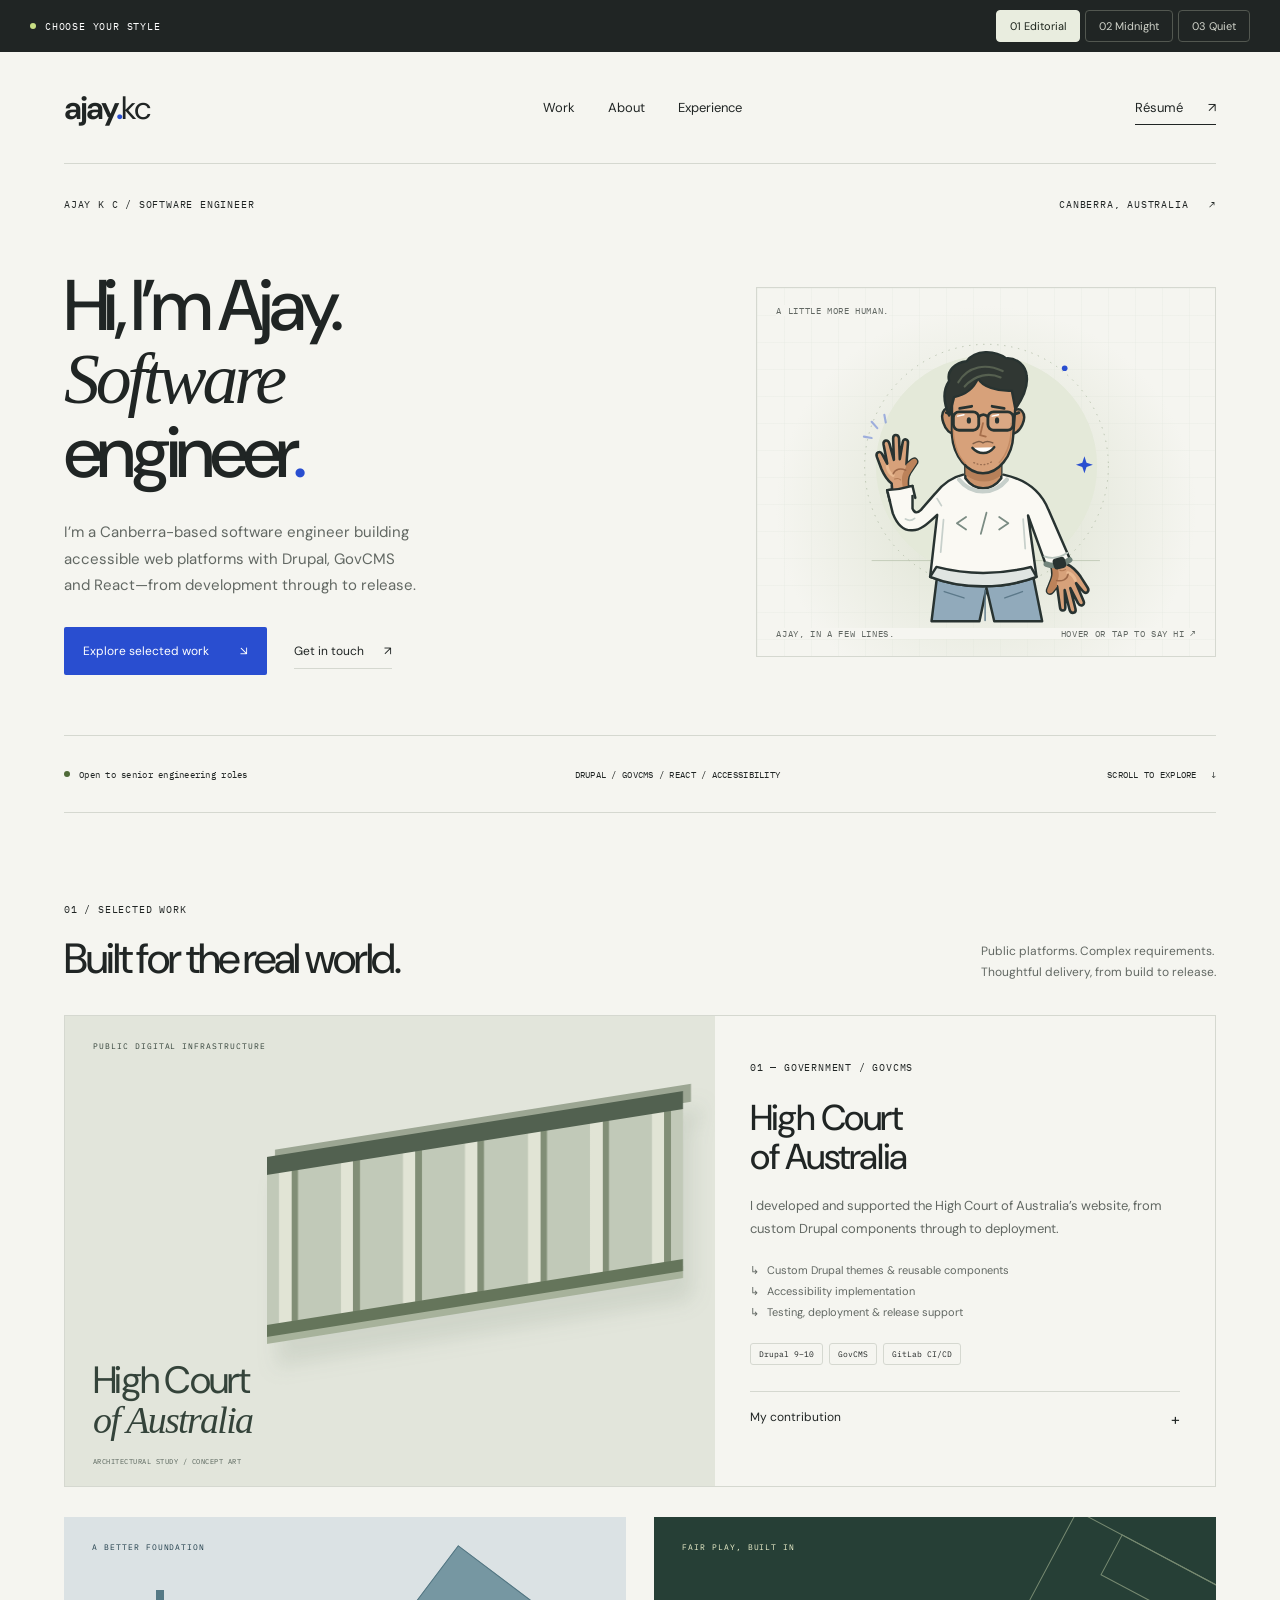
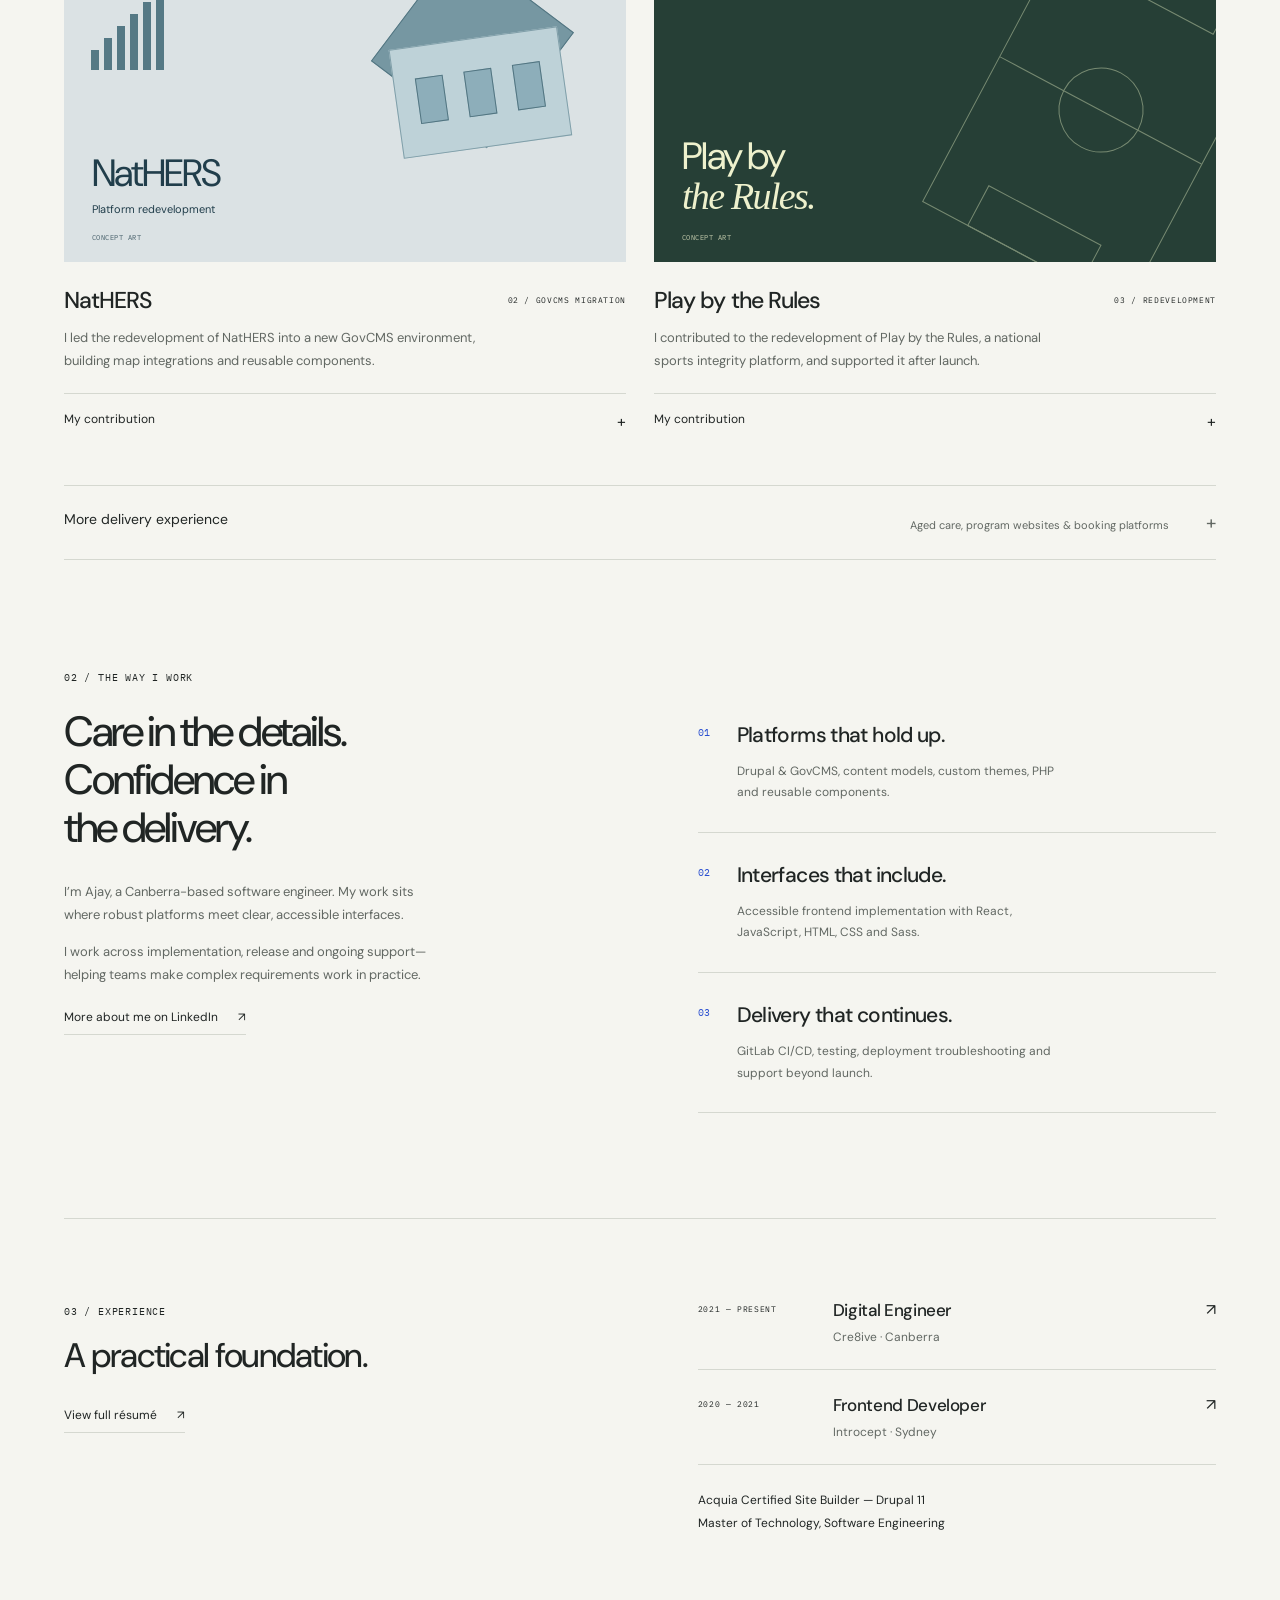
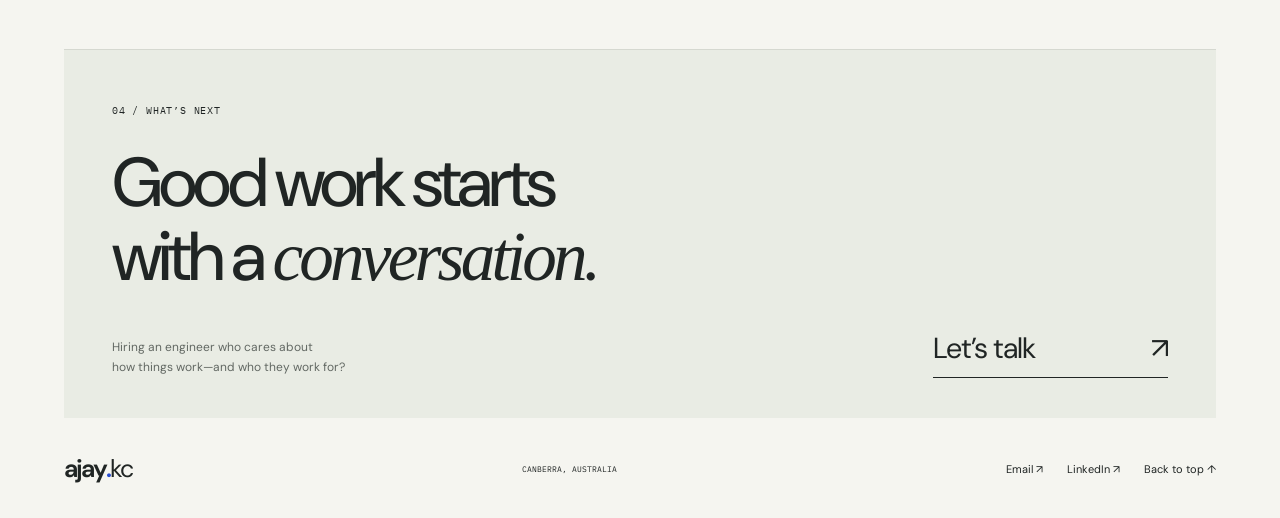
==== commit a85260a6: "Restore live portfolio style switcher" ====
--- a/index.html
+++ b/index.html
@@ -13,6 +13,14 @@
 </head>
 <body data-theme="editorial">
   <a class="skip" href="#main">Skip to content</a>
+  <aside class="review-bar" aria-label="Appearance settings">
+    <span class="review-label"><span class="review-dot" aria-hidden="true"></span> CHOOSE YOUR STYLE</span>
+    <div class="treatments" role="group" aria-label="Website style">
+      <button type="button" data-style="editorial" aria-pressed="true">01 <span>Editorial</span></button>
+      <button type="button" data-style="night" aria-pressed="false">02 <span>Midnight</span></button>
+      <button type="button" data-style="quiet" aria-pressed="false">03 <span>Quiet</span></button>
+    </div>
+  </aside>
   <div class="site-shell">
     <header class="site-header">
       <a class="wordmark" href="#top" aria-label="Ajay K C home">ajay<span class="wordmark-dot">.</span><span class="wordmark-kc">kc</span></a>
